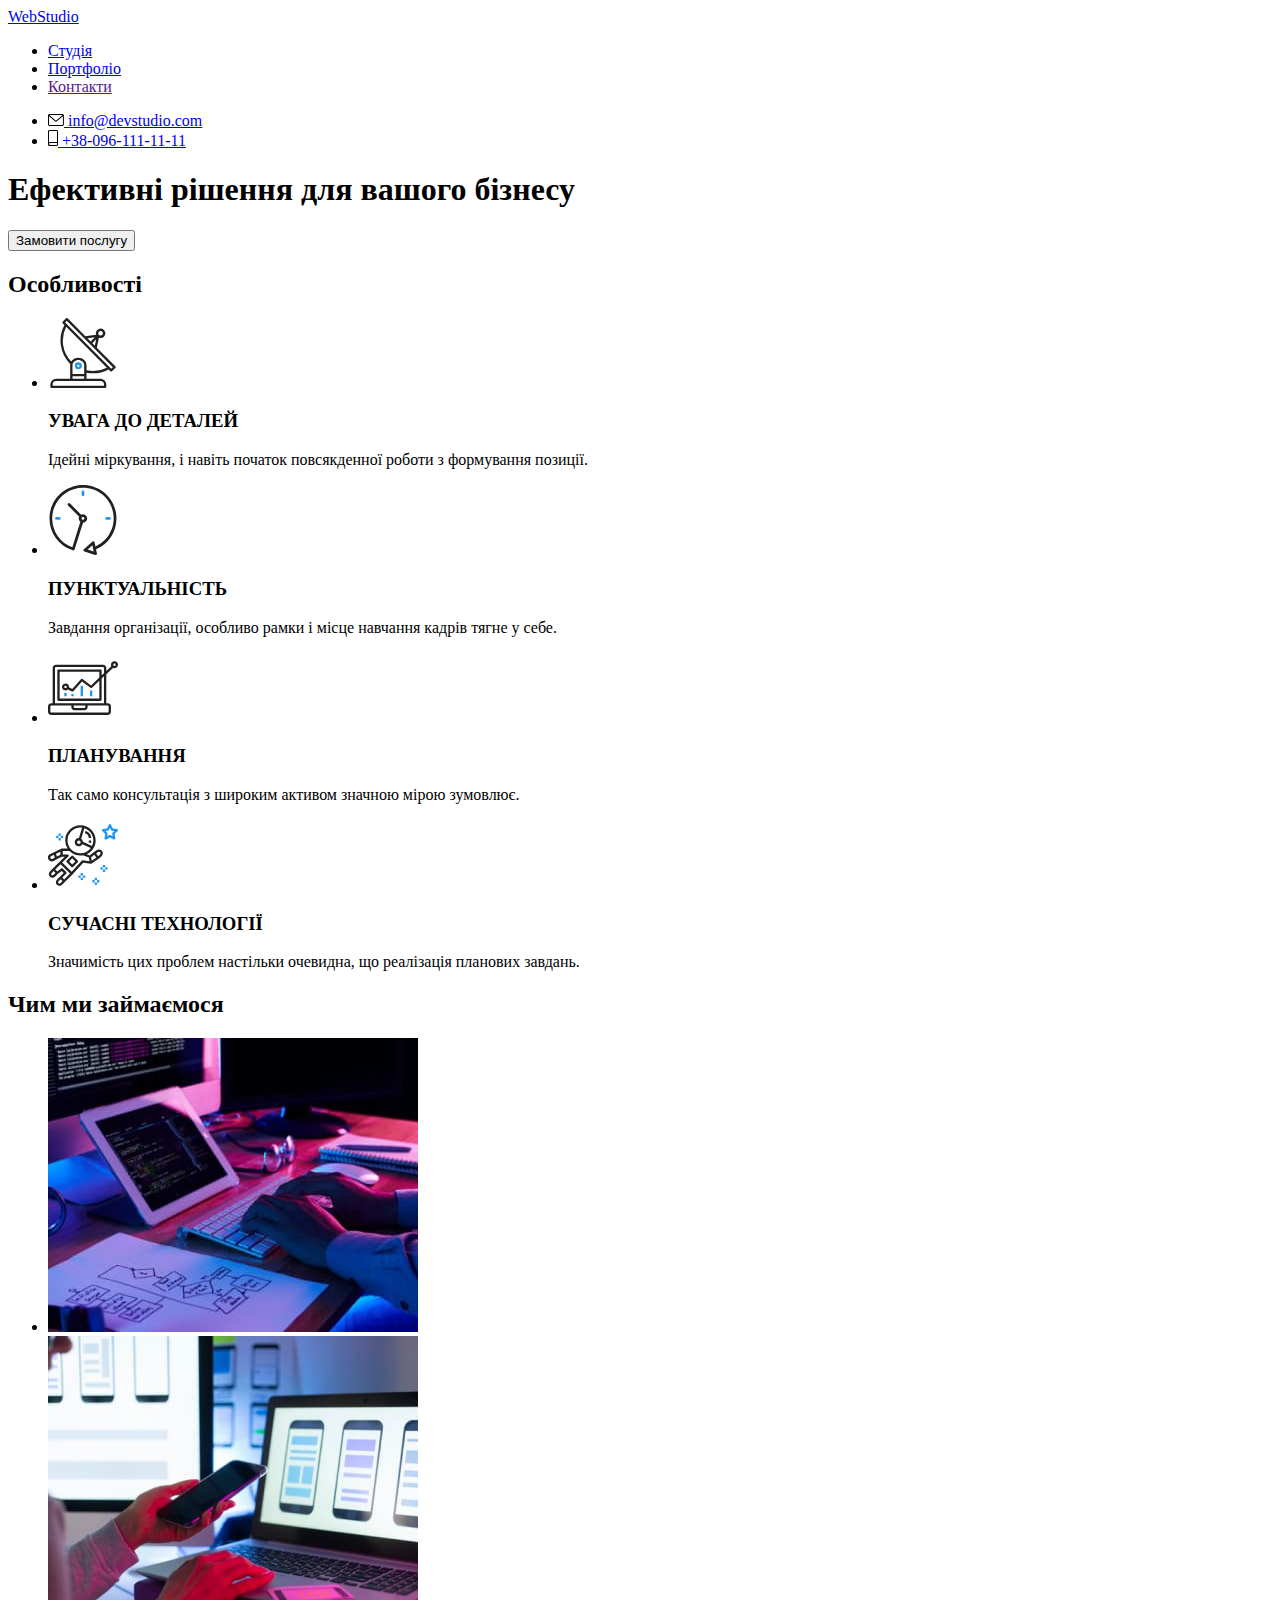
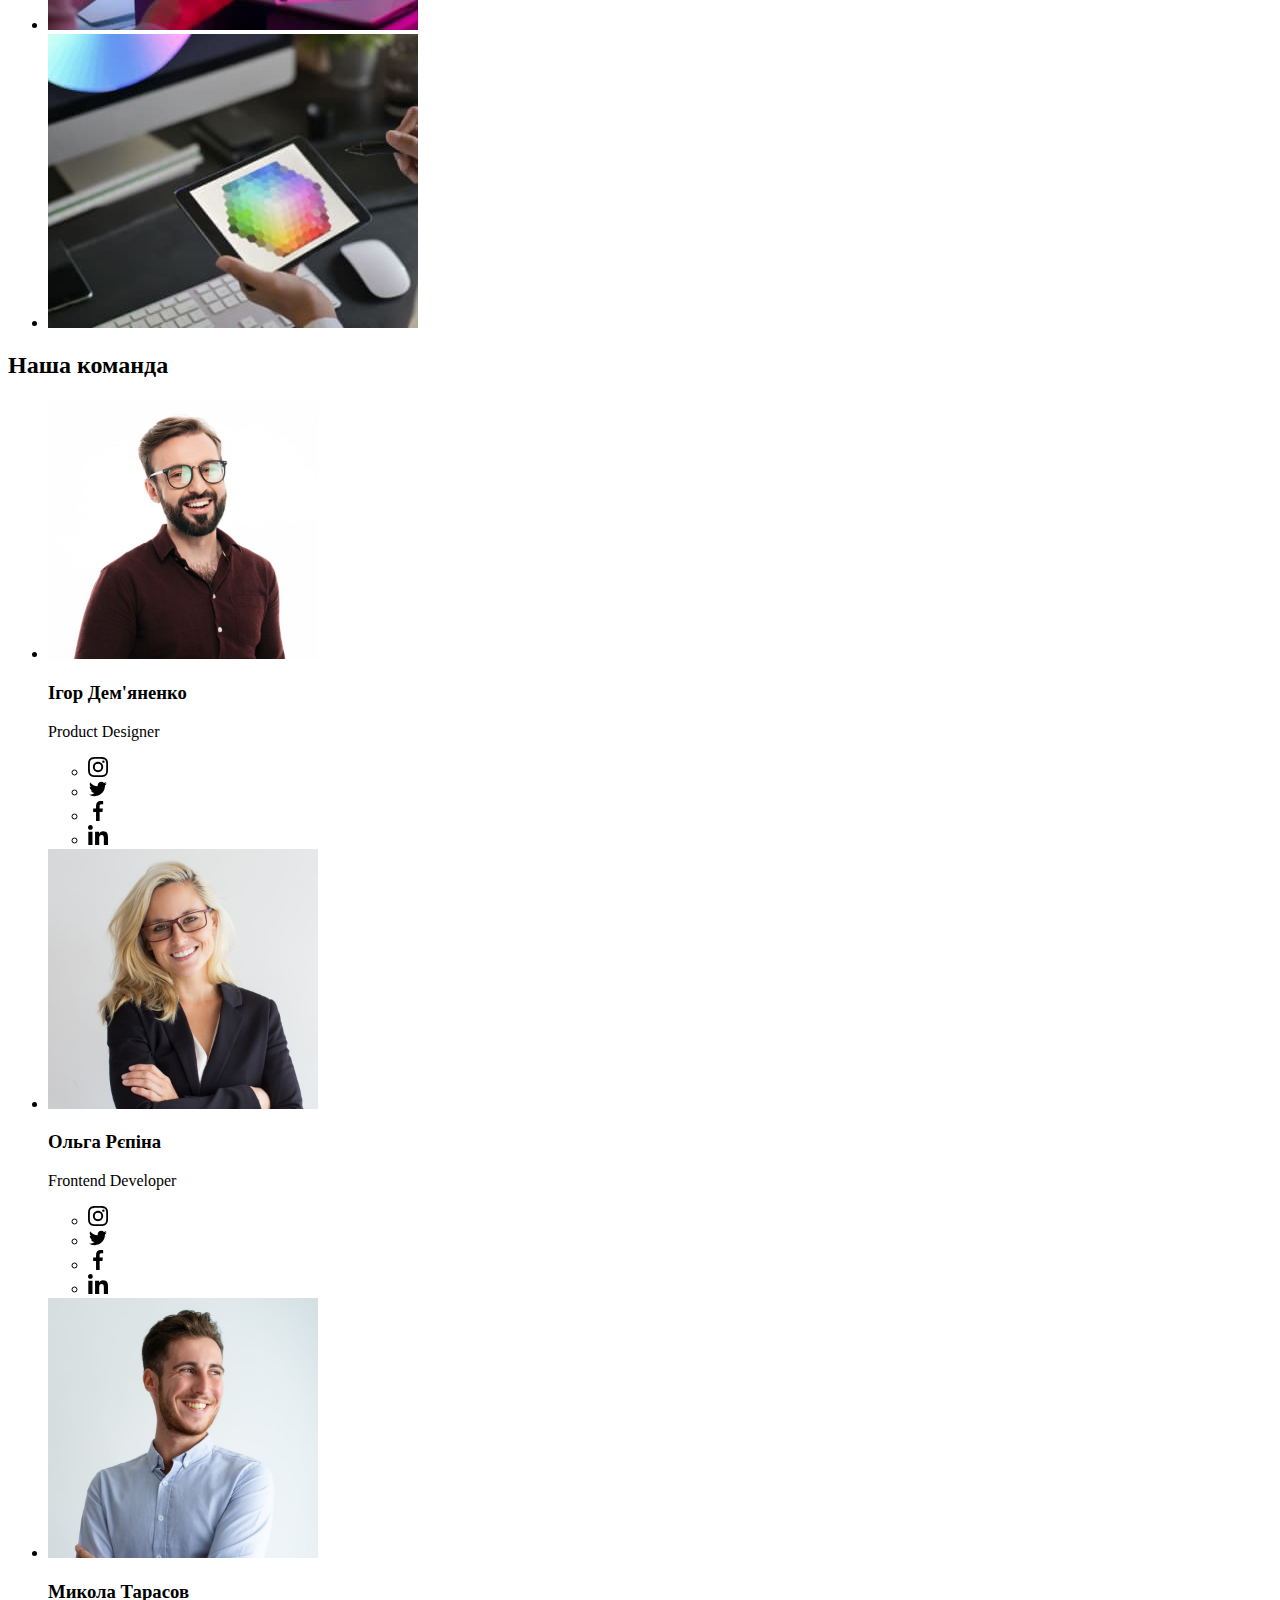
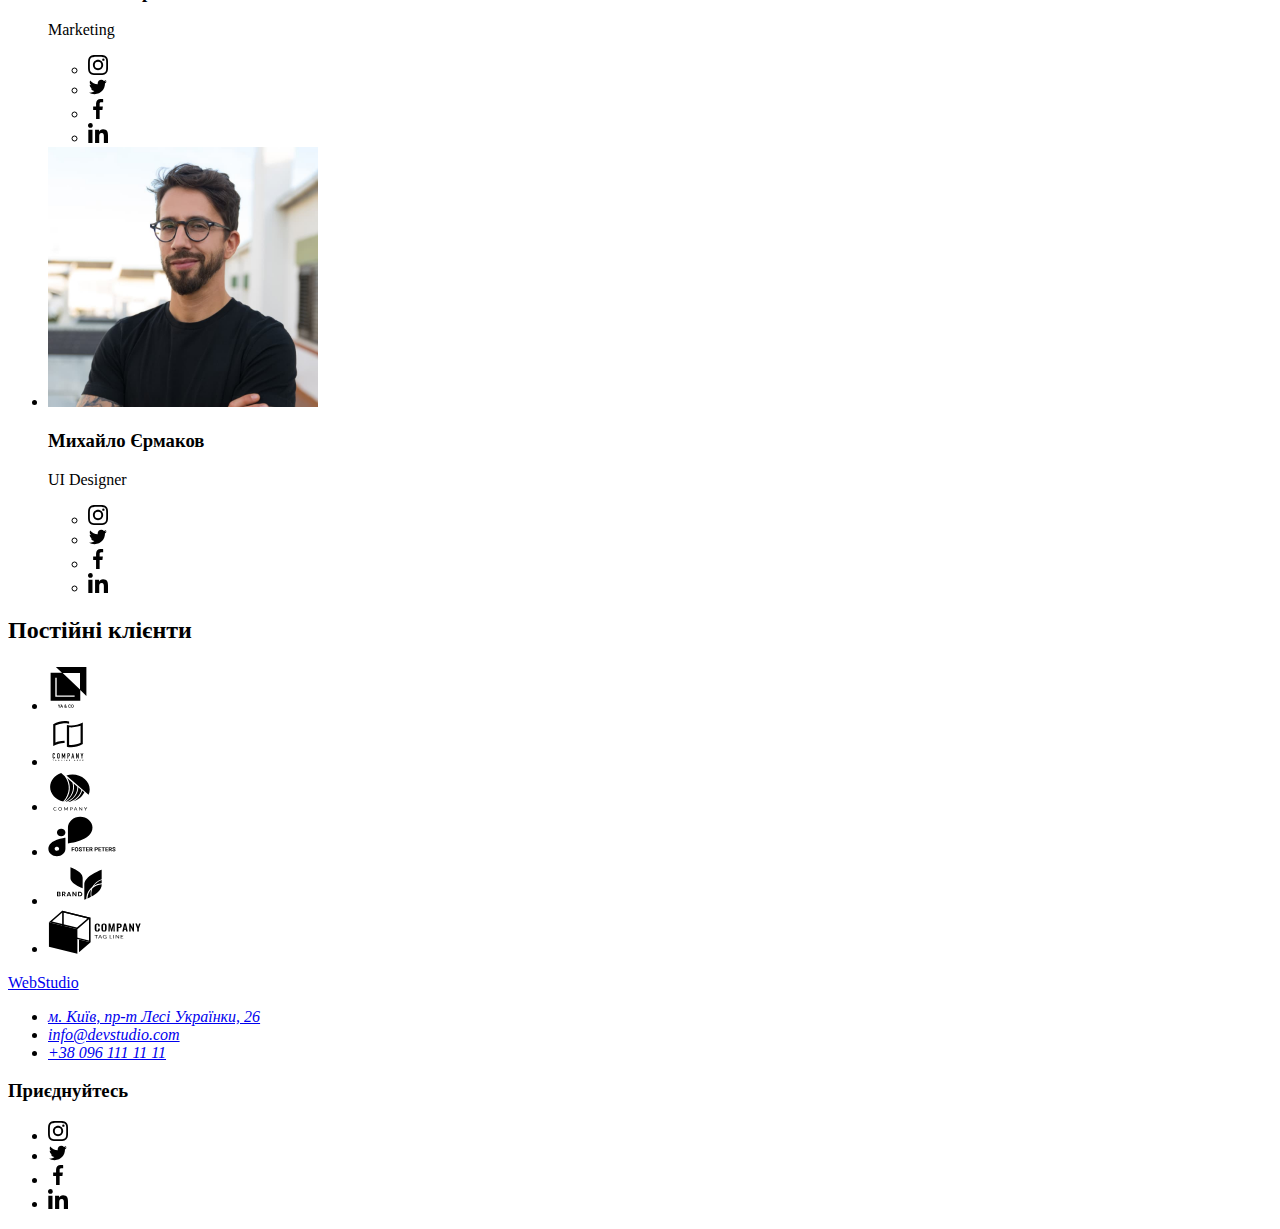
==== index.html @ 8a8adef4 "дз№4" ====
<!DOCTYPE html>
<html lang="uk">
  <head>
    <meta charset="UTF-8" />
    <meta http-equiv="X-UA-Compatible" content="IE=edge" />
    <meta name="viewport" content="width=device-width, initial-scale=1.0" />
    <link
      href="https://fonts.googleapis.com/css2?family=Raleway:wght@700&family=Roboto:wght@400;500;700;900&display=swap"
      rel="stylesheet"
    />
    <link rel="stylesheet" href="./normalize/modern-normalize.min.css">
    <link rel="stylesheet" href="./css/style.css" />
    <title>Студія</title>
  </head>
  <body>
    <!--Шапка сайту-->
   
    <header class="header-top">
      <div class="base-container header">
        <nav class="nav">
          <a href="index.html" class="logo"
            ><span class="base-logo">Web</span>Studio</a
          >
          <ul class="nav-list">
              <li class="item-nav">
                <a href="index.html" class="list active">Студія</a>
              </li>
              <li class="item-nav">
                <a href="./portfolio.html" class="list">Портфоліо</a>
              </li>
              <li class="item-nav"><a href="" class="list">Контакти</a></li>
          </ul>
        </nav>
        <ul class="address container-mail">
            <li class="contacts">
              
              <a href="mailto:info@devstudio.com" class="list-address"
                ><svg class="icon-nav1" width="16px" height="12px"> <use href="./images/sprite.svg#icon-envelope" ></use></svg> info@devstudio.com</a
              >
              
            </li>
            <li class="contacts">
              
              <a href="tel:+380961111111" class="list-address"
                ><svg class="icon-nav2" width="10px" height="16px"> <use href="./images/sprite.svg#icon-smartphone" ></use></svg> +38-096-111-11-11</a
              >
            </li>
        
        </ul>
      </div>
    </header>
  
    <!--Перший блок,герой-->
    <main>
      <section class="hero">
        <div class="base-container">
        <h1 class="headline">Ефективні рішення для вашого бізнесу</h1>
        <button type="button" class="btn">Замовити послугу</button>
        </div>
      </section>
      <!--Другий блок-->
      
      <section class="section">
        <div class="base-container">
        <h2 class="visually-hidden">Особливості</h2>
        <ul class="personalities-base">
            <li class="personalities-list">
              <div class="benefits-container">
              <svg class="benefits-icon" width="70px" height="70px"> <use href="./images/sprite.svg#icon-antenna-1" ></use></svg>
              </div>
              <h3 class="subtitle">УВАГА ДО ДЕТАЛЕЙ</h3>
              <p class="text">
                Ідейні міркування, і навіть початок повсякденної роботи з
                формування позиції.
              </p>
            </li>
            <li class="personalities-list">
               <div class="benefits-container">
              <svg class="benefits-icon" width="70px" height="70px"> <use href="./images/sprite.svg#icon-clock-1" ></use></svg>
              </div>
              <h3 class="subtitle">ПУНКТУАЛЬНІСТЬ</h3>
              <p class="text">
                Завдання організації, особливо рамки і місце навчання кадрів
                тягне у себе.
              </p>
            </li>
            <li class="personalities-list">
               <div class="benefits-container">
              <svg class="benefits-icon" width="70px" height="70px"> <use href="./images/sprite.svg#icon-diagram-1" ></use></svg>
              </div>
              <h3 class="subtitle">ПЛАНУВАННЯ</h3>
              <p class="text">
                Так само консультація з широким активом значною мірою зумовлює.
              </p>
            </li>
            <li class="personalities-list">
               <div class="benefits-container">
              <svg class="benefits-icon" width="70px" height="70px"> <use href="./images/sprite.svg#icon-astronaut-1" ></use></svg>
              </div>
              <h3 class="subtitle">СУЧАСНІ ТЕХНОЛОГІЇ</h3>
              <p class="text">
                Значимість цих проблем настільки очевидна, що реалізація
                планових завдань.
              </p>
            </li>
          </div>
        </ul>
        </div>
      </section>
      
      <!--Третій блок-->
      
        <section class="section work-top">
          <div class="base-container">
          <h2 class="heading">Чим ми займаємося</h2>
          <ul class="work-list">
            <li class="work">
              <img src="./images/box1(1).jpg" alt="Програмування" width="370" class="img-work" />
            </li>
            <li class="work">
              <img src="./images/box2(1).jpg" alt="Додатки" width="370" class="img-work"/>
            </li>
            <li class="work">
              <img src="./images/box3(1).jpg" alt="Дизайн" width="370" class="img-work"/>
            </li>
          </ul>
          </div>
        </section>
      <!--Четвертий блок-->
     
        <section class="section section-photo">
           <div class="base-container">
          <h2 class="section-text">Наша команда</h2>
          <ul class="photo">
            <li class="expert">
              <img src="./images/img(5).jpg" alt="Photo-1" width="270" class="img-work"  />
              <h3 class="photo-title">Ігор Дем'яненко</h3>
              <p class="photo-text">Product Designer</p>
  
          <ul class="icon-team">
            <li class=" social-link"><a href="#" class="icon-team-list" ><svg class="icon-social-link" width="20px" height="20px"> <use href="./images/sprite.svg#icon-instagram-2">
            </use></svg></a></li>
            <li class="social-link"><a href="#" class="icon-team-list"><svg class="icon-social-link" width="20px" height="16px"> <use href="./images/sprite.svg#icon-twitter-1">
            </use></svg></a></li>
            <li class="social-link"><a href="#" class="icon-team-list"><svg class="icon-social-link" width="20px" height="20px"> <use href="./images/sprite.svg#icon-facebook-1">
            </use></svg></a></li>
            <li class="social-link"><a href="#"  class="icon-team-list"><svg class="icon-social-link" width="20px" height="20px"> <use href="./images/sprite.svg#icon-linkedin-1"></use></svg></a></li>
          </ul>
        
            </li>
            <li class="expert">
              <img src="./images/img(1)(1).jpg" alt="Photo-2" width="270" class="img-work"  />
              <h3 class="photo-title">Ольга Рєпіна</h3>
              <p class="photo-text">Frontend Developer</p>
            <ul class="icon-team">
            <li class=" social-link"><a href="#" class="icon-team-list" ><svg class="icon-social-link" width="20px" height="20px"> <use href="./images/sprite.svg#icon-instagram-2">
            </use></svg></a></li>
            <li class="social-link"><a href="#" class="icon-team-list"><svg class="icon-social-link" width="20px" height="16px"> <use href="./images/sprite.svg#icon-twitter-1">
            </use></svg></a></li>
            <li class="social-link"><a href="#" class="icon-team-list"><svg class="icon-social-link" width="20px" height="20px"> <use href="./images/sprite.svg#icon-facebook-1">
            </use></svg></a></li>
            <li class="social-link"><a href="#"  class="icon-team-list"><svg class="icon-social-link" width="20px" height="20px"> <use href="./images/sprite.svg#icon-linkedin-1"></use></svg></a></li>
          </ul>
            </li>
            <li class="expert">
              <img src="./images/img(2)(1).jpg" alt="Photo-3" width="270" class="img-work"  />
              <h3 class="photo-title">Микола Тарасов</h3>
              <p class="photo-text">Marketing</p>
            <ul class="icon-team">
            <li class=" social-link"><a href="#" class="icon-team-list" ><svg class="icon-social-link" width="20px" height="20px"> <use href="./images/sprite.svg#icon-instagram-2">
            </use></svg></a></li>
            <li class="social-link"><a href="#" class="icon-team-list"><svg class="icon-social-link" width="20px" height="16px"> <use href="./images/sprite.svg#icon-twitter-1">
            </use></svg></a></li>
            <li class="social-link"><a href="#" class="icon-team-list"><svg class="icon-social-link" width="20px" height="20px"> <use href="./images/sprite.svg#icon-facebook-1">
            </use></svg></a></li>
            <li class="social-link"><a href="#"  class="icon-team-list"><svg class="icon-social-link" width="20px" height="20px"> <use href="./images/sprite.svg#icon-linkedin-1"></use></svg></a></li>
          </ul>
            </li>
            <li class="expert">
              <img src="./images/img(3)(1).jpg" alt="Photo-4" width="270" class="img-work"  />
              <h3 class="photo-title">Михайло Єрмаков</h3>
              <p class="photo-text">UI Designer</p>
            <ul class="icon-team">
            <li class=" social-link"><a href="#" class="icon-team-list" ><svg class="icon-social-link" width="20px" height="20px"> <use href="./images/sprite.svg#icon-instagram-2">
            </use></svg></a></li>
            <li class="social-link"><a href="#" class="icon-team-list"><svg class="icon-social-link" width="20px" height="16px"> <use href="./images/sprite.svg#icon-twitter-1">
            </use></svg></a></li>
            <li class="social-link"><a href="#" class="icon-team-list"><svg class="icon-social-link" width="20px" height="20px"> <use href="./images/sprite.svg#icon-facebook-1">
          
             <li class="social-link"><a href="#"  class="icon-team-list"><svg class="icon-social-link" width="20px" height="20px"> <use href="./images/sprite.svg#icon-linkedin-1"></use></svg></a></li>
          
          </ul>
          </div>
        </section>
        <!--Блок постійні клієнти-->
      <section class="section customers-section">
        <div class="base-container">
       <h2 class="regular-customers">Постійні клієнти</h2>
       <ul class="icon-customers">
        <li class="customers-list"><a href="#" class="customers"><svg class="icon-customers" width="41px" height="47px"><use href="./images/sprite.svg#icon-group"></use></svg></a> </li>
        <li class="customers-list"><a href="#" class="customers"><svg class="icon-customers"  width="40px" height="52px"><use href="./images/sprite.svg#icon-group-1"></use></svg></a></li>
        <li class="customers-list"><a href="#" class="customers"><svg class="icon-customers"  width="44px" height="41px"><use href="./images/sprite.svg#icon-Object"></use></svg></a></li>
        <li class="customers-list"><a href="#" class="customers"><svg class="icon-customers"  width="84px" height="41px"><use href="./images/sprite.svg#icon-group-5"></use></svg></a></li>
        <li class="customers-list"><a href="#" class="customers"><svg class="icon-customers" width="63px" height="45px"><use href="./images/sprite.svg#icon-group-3"></use></svg></a></li>
        <li class="customers-list"><a href="#" class="customers"><svg class="icon-customers" width="94px" height="44px"><use href="./images/sprite.svg#icon-group-4"></use></svg></a></li>
       </ul>
       </div>
      </section>
    </main>
    <!--Футер-->
    
      <footer class="footer">

      <div class="base-container footer-container">
      <div>
        <a href="index.html" class="logo-footer"
          ><span class="base-logo">Web</span>Studio</a
        >
        <address>
          <ul class="map-link">
            <li class="footer-maps">
              <a
                href="https://www.google.com.ua/maps/place/%D0%B1%D1%83%D0%BB.+%D0%9B%D0%B5%D1%81%D0%B8+%D0%A3%D0%BA%D1%80%D0%B0%D0%B8%D0%BD%D0%BA%D0%B8,+26,+%D0%9A%D0%B8%D0%B5%D0%B2,+02000/@50.4265807,30.5361971,17z/data=!3m1!4b1!4m5!3m4!1s0x40d4cf0e033ecbe9:0x57a4dffefec77da0!8m2!3d50.4265807!4d30.5383858?hl=ru"
                target="_blank"
                rel="noreferrer noopener"
                class="maps mail"
                >м. Київ, пр-т Лесі Українки, 26
              </a>
            </li>
            <li class="footer-mail">
              <a href="mailto:info@devstudio.com" class="mail"
                >info@devstudio.com</a
              >
            </li>
            <li class="tel">
              <a href="tel:+380961111111" class="mail">+38 096 111 11 11</a>
            </li>
          </ul>
         
        </address>
      </div>
      
       <div class="icon-container-footer">
          <h3 class="social-networks">Приєднуйтесь</h3>
          <ul class="footer-flex">
            <li class="social-list"><a href="#" class="icon-footer" ><svg class="icon-insta" width="20px" height="20px"> <use href="./images/sprite.svg#icon-instagram-2">
            </use></svg></a></li>
            <li class="social-list"><a href="#" class="icon-footer"><svg class="icon-insta" width="20px" height="16px"> <use href="./images/sprite.svg#icon-twitter-1">
            </use></svg></a></li>
            <li class="social-list"><a href="#" class="icon-footer"><svg class="icon-insta" width="20px" height="20px"> <use href="./images/sprite.svg#icon-facebook-1">
            </use></svg></a></li>
            <li class="social-list"><a href="#"  class="icon-footer"><svg class="icon-insta" width="20px" height="20px"> <use href="./images/sprite.svg#icon-linkedin-1"></use></svg></a></li>
          </ul>
       </div>
       </div>
      </footer>
  
  </body>
</html>
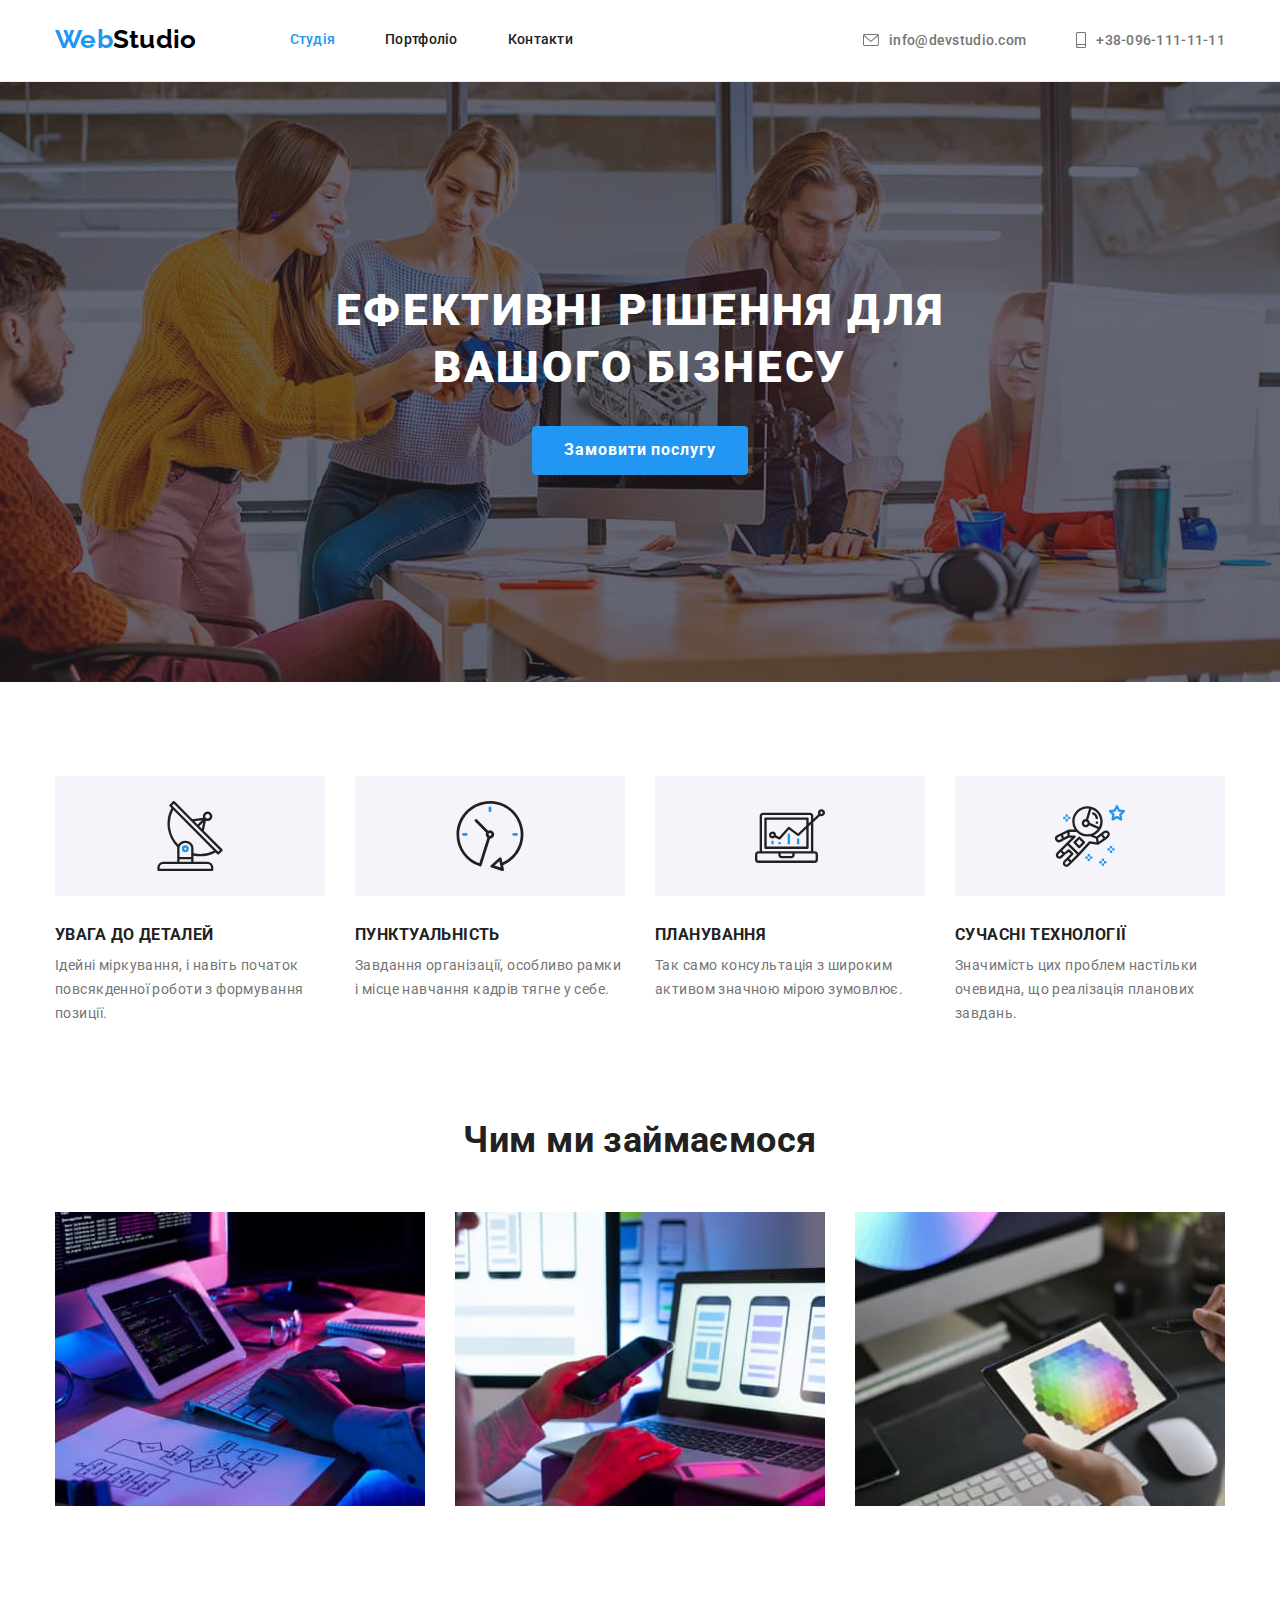
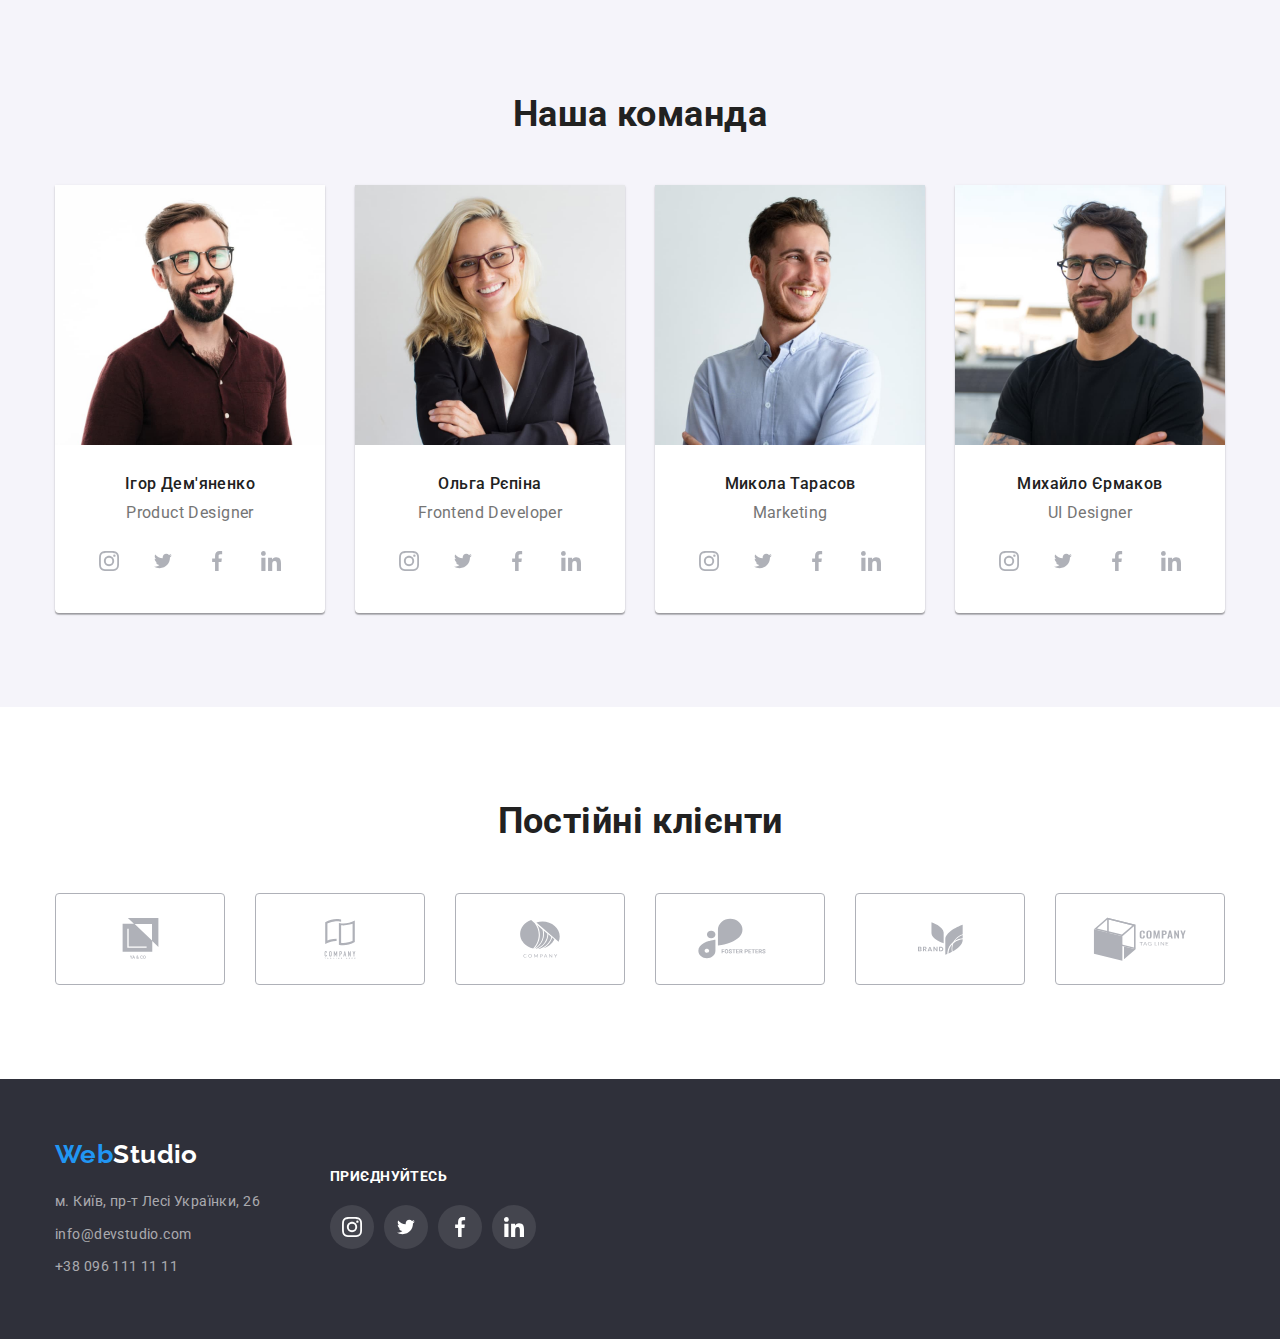
==== commit 03f24a3d: "виправлення помилок дз№4" ====
--- a/index.html
+++ b/index.html
@@ -134,9 +134,9 @@
           <ul class="photo">
             <li class="expert">
               <img src="./images/img(5).jpg" alt="Photo-1" width="270" class="img-work"  />
+              <div class="team-list">
               <h3 class="photo-title">Ігор Дем'яненко</h3>
               <p class="photo-text">Product Designer</p>
-  
           <ul class="icon-team">
             <li class=" social-link"><a href="#" class="icon-team-list" ><svg class="icon-social-link" width="20px" height="20px"> <use href="./images/sprite.svg#icon-instagram-2">
             </use></svg></a></li>
@@ -146,10 +146,12 @@
             </use></svg></a></li>
             <li class="social-link"><a href="#"  class="icon-team-list"><svg class="icon-social-link" width="20px" height="20px"> <use href="./images/sprite.svg#icon-linkedin-1"></use></svg></a></li>
           </ul>
+          </div>
         
             </li>
             <li class="expert">
               <img src="./images/img(1)(1).jpg" alt="Photo-2" width="270" class="img-work"  />
+                <div class="team-list">
               <h3 class="photo-title">Ольга Рєпіна</h3>
               <p class="photo-text">Frontend Developer</p>
             <ul class="icon-team">
@@ -161,9 +163,11 @@
             </use></svg></a></li>
             <li class="social-link"><a href="#"  class="icon-team-list"><svg class="icon-social-link" width="20px" height="20px"> <use href="./images/sprite.svg#icon-linkedin-1"></use></svg></a></li>
           </ul>
+          </div>
             </li>
             <li class="expert">
               <img src="./images/img(2)(1).jpg" alt="Photo-3" width="270" class="img-work"  />
+              <div class="team-list">
               <h3 class="photo-title">Микола Тарасов</h3>
               <p class="photo-text">Marketing</p>
             <ul class="icon-team">
@@ -175,9 +179,11 @@
             </use></svg></a></li>
             <li class="social-link"><a href="#"  class="icon-team-list"><svg class="icon-social-link" width="20px" height="20px"> <use href="./images/sprite.svg#icon-linkedin-1"></use></svg></a></li>
           </ul>
+          </div>
             </li>
             <li class="expert">
               <img src="./images/img(3)(1).jpg" alt="Photo-4" width="270" class="img-work"  />
+            <div class="team-list">
               <h3 class="photo-title">Михайло Єрмаков</h3>
               <p class="photo-text">UI Designer</p>
             <ul class="icon-team">
@@ -186,9 +192,8 @@
             <li class="social-link"><a href="#" class="icon-team-list"><svg class="icon-social-link" width="20px" height="16px"> <use href="./images/sprite.svg#icon-twitter-1">
             </use></svg></a></li>
             <li class="social-link"><a href="#" class="icon-team-list"><svg class="icon-social-link" width="20px" height="20px"> <use href="./images/sprite.svg#icon-facebook-1">
-          
              <li class="social-link"><a href="#"  class="icon-team-list"><svg class="icon-social-link" width="20px" height="20px"> <use href="./images/sprite.svg#icon-linkedin-1"></use></svg></a></li>
-          
+           </div>
           </ul>
           </div>
         </section>
@@ -211,7 +216,7 @@
     
       <footer class="footer">
 
-      <div class="base-container footer-container">
+    <div class="base-container footer-container">
       <div>
         <a href="index.html" class="logo-footer"
           ><span class="base-logo">Web</span>Studio</a
@@ -238,10 +243,10 @@
           </ul>
          
         </address>
-      </div>
-      
+     
+       </div>
        <div class="icon-container-footer">
-          <h3 class="social-networks">Приєднуйтесь</h3>
+          <p class="social-networks">Приєднуйтесь</p>
           <ul class="footer-flex">
             <li class="social-list"><a href="#" class="icon-footer" ><svg class="icon-insta" width="20px" height="20px"> <use href="./images/sprite.svg#icon-instagram-2">
             </use></svg></a></li>
@@ -252,7 +257,8 @@
             <li class="social-list"><a href="#"  class="icon-footer"><svg class="icon-insta" width="20px" height="20px"> <use href="./images/sprite.svg#icon-linkedin-1"></use></svg></a></li>
           </ul>
        </div>
-       </div>
+    </div>
+     
       </footer>
   
   </body>
--- a/css/style.css
+++ b/css/style.css
@@ -0,0 +1,599 @@
+/*Основні кольори*/
+:root {
+  --brand-color: #212121;
+  --text-color: #757575;
+  --accent-color: #ffffff;
+  --sub-accent: #2196f3;
+  --hover-accent: #188ce8;
+  --bgc: #2f303a;
+  --bgc-section: #f5f4fa;
+  --logo: #000000;
+  --line: #ececec;
+  --border: #eeeeee;
+  --focus: rgba(0, 0, 0, 0.12);
+  --color-focus: rgba(0, 0, 0, 0.14);
+  --sub-focus: rgba(0, 0, 0, 0.2);
+  --mail-style: rgba(255, 255, 255, 0.6);
+  --bgc-customers: #f5f5f5;
+  --border-btn: #afb1b8;
+}
+html {
+  box-sizing: border-box;
+}
+*,
+*::before,
+*::after {
+  box-sizing: inherit;
+}
+body {
+  margin: 0;
+  font-family: "Roboto", sans-serif;
+  color: var(--brand-color);
+  letter-spacing: 0.03em;
+  font-size: 14px;
+  line-height: 1.2;
+  background-color: var(--accent-color);
+}
+a {
+  text-decoration: none;
+}
+ul {
+  list-style: none;
+  padding: 0;
+}
+.base-container {
+  width: 1200px;
+  padding: 0 15px;
+  margin: 0 auto;
+}
+.section {
+  padding-bottom: 94px;
+  padding-top: 94px;
+}
+.header {
+  display: flex;
+  align-items: center;
+}
+.header-top {
+  border-bottom: 1px solid var(--line);
+}
+
+.item-nav {
+  margin-right: 50px;
+}
+.list {
+  display: block;
+  padding-top: 32px;
+  padding-bottom: 32px;
+
+  color: var(--brand-color);
+}
+.item-nav:last-child {
+  margin-right: 0px;
+}
+.logo {
+  display: inline-block;
+  padding-top: 24px;
+  padding-bottom: 25px;
+  padding-left: 0;
+  margin-right: 93px;
+
+  font-family: "Raleway", sans-serif;
+  font-size: 26px;
+  font-weight: 700;
+  line-height: 1.19;
+  color: var(--logo);
+}
+.base-logo {
+  color: var(--sub-accent);
+}
+.nav {
+  display: flex;
+  align-items: center;
+  font-weight: 500;
+  letter-spacing: 0.02em;
+  line-height: 1.14;
+}
+.nav-list {
+  display: flex;
+  margin-top: 0;
+  margin-bottom: 0;
+}
+.active {
+  color: var(--sub-accent);
+}
+
+/*адреса*/
+.container-mail {
+  display: flex;
+}
+.contacts:not(:last-child) {
+  margin-right: 50px;
+}
+.address {
+  margin-left: auto;
+  margin-bottom: 0;
+  margin-top: 0;
+
+  font-weight: 500;
+  letter-spacing: 0.02em;
+  list-style: none;
+  padding-left: 0px;
+}
+.list-address {
+  margin: 0 auto;
+  display: flex;
+  justify-content: center;
+  align-items: center;
+
+  padding-top: 32px;
+  padding-bottom: 32px;
+  color: var(--text-color);
+}
+
+.list-address:hover,
+.list-address:focus {
+  color: var(--sub-accent);
+  fill: var(--sub-accent);
+}
+
+.list:hover,
+.list:focus {
+  color: var(--sub-accent);
+}
+.icon-nav1 {
+  padding: 0;
+  margin-right: 10px;
+  fill: currentColor;
+}
+.icon-nav2 {
+  padding: 0;
+  margin-right: 10px;
+  fill: currentColor;
+}
+
+/*герой*/
+.hero {
+  max-width: 1600px;
+  margin-left: auto;
+  margin-right: auto;
+  background-image: linear-gradient(
+      to right,
+      rgba(47, 48, 58, 0.4),
+      rgba(47, 48, 58, 0.4)
+    ),
+    url(../images/hero.jpg);
+
+  background-repeat: no-repeat;
+  background-size: cover;
+  background-position: center;
+  background-color: var(--bgc);
+  text-align: center;
+  height: 600px;
+  padding-top: 200px;
+  padding-bottom: 200px;
+}
+.headline {
+  width: 696px;
+  margin-bottom: 30px;
+  margin-left: auto;
+  margin-right: auto;
+  margin-top: 0;
+
+  font-weight: 900;
+  font-size: 44px;
+  line-height: 1.3;
+  text-align: center;
+  letter-spacing: 0.06em;
+  text-transform: uppercase;
+  color: var(--accent-color);
+}
+.btn {
+  font-family: inherit;
+  font-weight: 700;
+  line-height: 1.8;
+  letter-spacing: 0.06em;
+  font-size: 16px;
+  padding: 10px 32px;
+  border-radius: 4px;
+  min-width: 216px;
+  text-align: center;
+  border: none;
+  background-color: var(--sub-accent);
+  color: var(--accent-color);
+  cursor: pointer;
+}
+.btn:hover,
+.btn:focus {
+  background-color: var(--hover-accent);
+}
+.personalities-list {
+  width: 270px;
+  margin-right: 30px;
+  width: 270px;
+}
+.personalities-list:last-child {
+  margin-right: 0px;
+}
+.benefits-container {
+  width: 270px;
+  height: 120px;
+  background-color: var(--bgc-section);
+  margin-bottom: 30px;
+  border-radius: 4px;
+  display: flex;
+  align-items: center;
+  justify-content: center;
+}
+
+.personalities-base {
+  display: flex;
+  margin-top: 0;
+  margin-bottom: 0;
+  padding-left: 0;
+}
+.subtitle {
+  margin-top: 0;
+  margin-bottom: 10px;
+  font-weight: 700;
+  line-height: 1.14;
+  text-transform: uppercase;
+}
+.text {
+  margin-top: 0;
+  margin-bottom: 0;
+  line-height: 1.7;
+  color: var(--text-color);
+}
+.heading {
+  margin-bottom: 50px;
+  margin-top: 0;
+  text-align: center;
+
+  font-weight: 700;
+  font-size: 36px;
+  line-height: 1.16;
+}
+.work-top {
+  padding-top: 0;
+}
+.working {
+  display: flex;
+}
+.section-text {
+  text-align: center;
+  margin-top: 0;
+  margin-bottom: 50px;
+
+  font-weight: 700;
+  font-size: 36px;
+  text-align: center;
+  line-height: 1.16;
+}
+.section-photo {
+  background-color: var(--bgc-section);
+}
+.img-work {
+  display: block;
+  width: 100%;
+  height: auto;
+}
+
+.work {
+  margin-right: 30px;
+}
+.work:last-child {
+  margin-right: 0px;
+}
+.work-list {
+  display: flex;
+  margin-top: 0;
+  margin-bottom: 0;
+}
+.expert {
+  margin-right: 30px;
+  box-shadow: 0px 1px 3px var(--focus), 0px 1px 1px var(--color-focus),
+    0px 2px 1px var(--sub-focus);
+  border-radius: 0px 0px 4px 4px;
+  background: var(--accent-color);
+}
+.expert:last-child {
+  margin-right: 0px;
+}
+.photo-title {
+  margin-bottom: 10px;
+  font-weight: 500;
+  font-size: 16px;
+  line-height: 1.18;
+  margin-top: 0;
+  text-align: center;
+}
+.photo-text {
+  margin-bottom: 0;
+  margin-top: 0;
+  font-size: 16px;
+  color: var(--text-color);
+  line-height: 1.18;
+  text-align: center;
+}
+.photo {
+  display: flex;
+  margin-top: 0;
+  margin-bottom: 0;
+}
+.icon-team {
+  display: flex;
+  justify-content: center;
+  margin-top: 16px;
+}
+.icon-team-list {
+  display: flex;
+  align-items: center;
+  justify-content: center;
+  width: 44px;
+  height: 44px;
+  border-radius: 50%;
+  color: var(--border-btn);
+  background-color: var(--accent-color);
+}
+.team-list {
+  margin: 30px 32px;
+}
+.social-link:not(:last-child) {
+  margin-right: 10px;
+}
+
+.icon-team-list:hover,
+.icon-team-list:focus {
+  background-color: var(--sub-accent);
+  color: var(--accent-color);
+}
+.icon-social-link {
+  fill: currentColor;
+}
+.regular-customers {
+  margin-bottom: 50px;
+  margin-top: 0;
+  text-align: center;
+  font-weight: 700;
+  font-size: 36px;
+  line-height: 1.16;
+}
+
+.customers {
+  display: flex;
+  justify-content: center;
+  align-items: center;
+  padding: 0;
+  margin: 0;
+  width: 170px;
+  height: 92px;
+  background-color: var(--accent-color);
+  border: 1px solid var(--border-btn);
+  border-radius: 4px;
+  color: var(--border-btn);
+}
+
+.customers-list:not(:last-child) {
+  margin-right: 30px;
+}
+.customers:hover,
+.customers:focus {
+  color: var(--sub-accent);
+  border-color: var(--sub-accent);
+}
+
+.icon-customers {
+  display: flex;
+  fill: currentColor;
+  margin: 0;
+}
+
+.footer {
+  padding-bottom: 60px;
+  background-color: var(--bgc);
+}
+
+.logo-footer {
+  display: inline-block;
+  margin-bottom: 20px;
+
+  color: var(--accent-color);
+  font-family: "Raleway", sans-serif;
+  font-size: 26px;
+  font-weight: 700;
+  line-height: 1.19;
+}
+.mail {
+  display: inline-block;
+
+  font-style: normal;
+  line-height: 1.7;
+  color: var(--mail-style);
+}
+.mail:hover,
+.mail:focus {
+  color: var(--sub-accent);
+}
+.map-link {
+  margin: 0;
+}
+
+.footer-mail {
+  margin-top: 9px;
+}
+.tel {
+  margin-top: 9px;
+}
+.icon-container-footer {
+  margin-left: 70px;
+}
+.footer-flex {
+  display: flex;
+  margin: 0;
+}
+.social-networks {
+  margin-bottom: 20px;
+  margin-top: 0;
+  margin-right: 0;
+  margin-left: 0;
+  text-transform: uppercase;
+
+  color: var(--accent-color);
+  font-weight: 700;
+  font-size: 14px;
+  line-height: 1.14;
+}
+.social-list:not(:last-child) {
+  margin-right: 10px;
+}
+.social-list {
+  width: 44px;
+  height: 44px;
+}
+.footer-container {
+  display: flex;
+  align-items: center;
+  padding-top: 60px;
+}
+
+.icon-footer {
+  display: flex;
+  justify-content: center;
+  align-items: center;
+
+  width: 44px;
+  height: 44px;
+  padding: 0;
+
+  background-color: rgba(255, 255, 255, 0.1);
+  border-radius: 50%;
+}
+.icon-footer:hover,
+.icon-footer:focus {
+  background-color: var(--sub-accent);
+}
+.icon-insta {
+  align-items: center;
+  justify-content: center;
+  padding: 0;
+  fill: var(--accent-color);
+}
+
+/*Сторінка портфоліо, хедер і футер перенесені*/
+.button {
+  font-family: inherit;
+  font-weight: 500;
+  font-size: 16px;
+  line-height: 1.6;
+  cursor: pointer;
+  padding: 6px 22px;
+  border-radius: 4px;
+  text-align: center;
+  background-color: var(--bgc-section);
+  border: none;
+}
+.filter-btn {
+  margin-right: 8px;
+}
+.filter-btn:last-child {
+  margin-right: 0;
+}
+.button:hover,
+.button:focus {
+  color: var(--accent-color);
+  background-color: var(--sub-accent);
+  box-shadow: 0px 3px 1px rgba(0, 0, 0, 0.1), 0px 1px 2px rgba(0, 0, 0, 0.08),
+    0px 2px 2px rgba(0, 0, 0, 0.12);
+}
+.button-list {
+  display: flex;
+  justify-content: center;
+  padding-bottom: 0;
+  padding-top: 0;
+  margin-bottom: 50px;
+  margin-top: 0;
+  list-style: none;
+}
+.section-portfolio {
+  padding-top: 94px;
+  padding-bottom: 94px;
+}
+
+.examples {
+  margin-top: 0;
+  margin-bottom: 0;
+  font-weight: 700;
+  font-size: 18px;
+  line-height: 2;
+  letter-spacing: 0.06em;
+  color: var(--brand-color);
+}
+.name-examples {
+  margin-top: 4px;
+  margin-right: 0;
+  margin-left: 0;
+  margin-bottom: 0;
+  font-size: 16px;
+  line-height: 1.87;
+  color: var(--text-color);
+}
+
+.photo-example {
+  list-style: none;
+  margin-bottom: 0;
+  margin-top: 0;
+}
+
+.examples-list {
+  width: 370px;
+  margin-right: 30px;
+  margin-bottom: 30px;
+
+  background-color: var(--accent-color);
+}
+
+.border {
+  padding-top: 20px;
+  padding-bottom: 20px;
+  padding-left: 24px;
+  padding-right: 24px;
+  border-bottom: 1px solid var(--border);
+  border-left: 1px solid var(--border);
+  border-right: 1px solid var(--border);
+}
+.examples-link {
+  display: block;
+}
+.examples-link:hover {
+  box-shadow: 0px 1px 1px rgba(0, 0, 0, 0.12), 0px 4px 4px rgba(0, 0, 0, 0.06),
+    1px 4px 6px rgba(0, 0, 0, 0.16);
+}
+
+.flex-container {
+  display: flex;
+  flex-wrap: wrap;
+  margin-top: 0;
+}
+
+.examples-list:nth-child(3n) {
+  margin-right: 0;
+}
+
+.examples-list:nth-last-child(-n + 3) {
+  margin-bottom: 0;
+}
+
+.visually-hidden {
+  position: absolute;
+  width: 1px;
+  height: 1px;
+  margin: -1px;
+  border: 0;
+  padding: 0;
+
+  white-space: nowrap;
+  clip-path: inset(100%);
+  clip: rect(0 0 0 0);
+  overflow: hidden;
+}
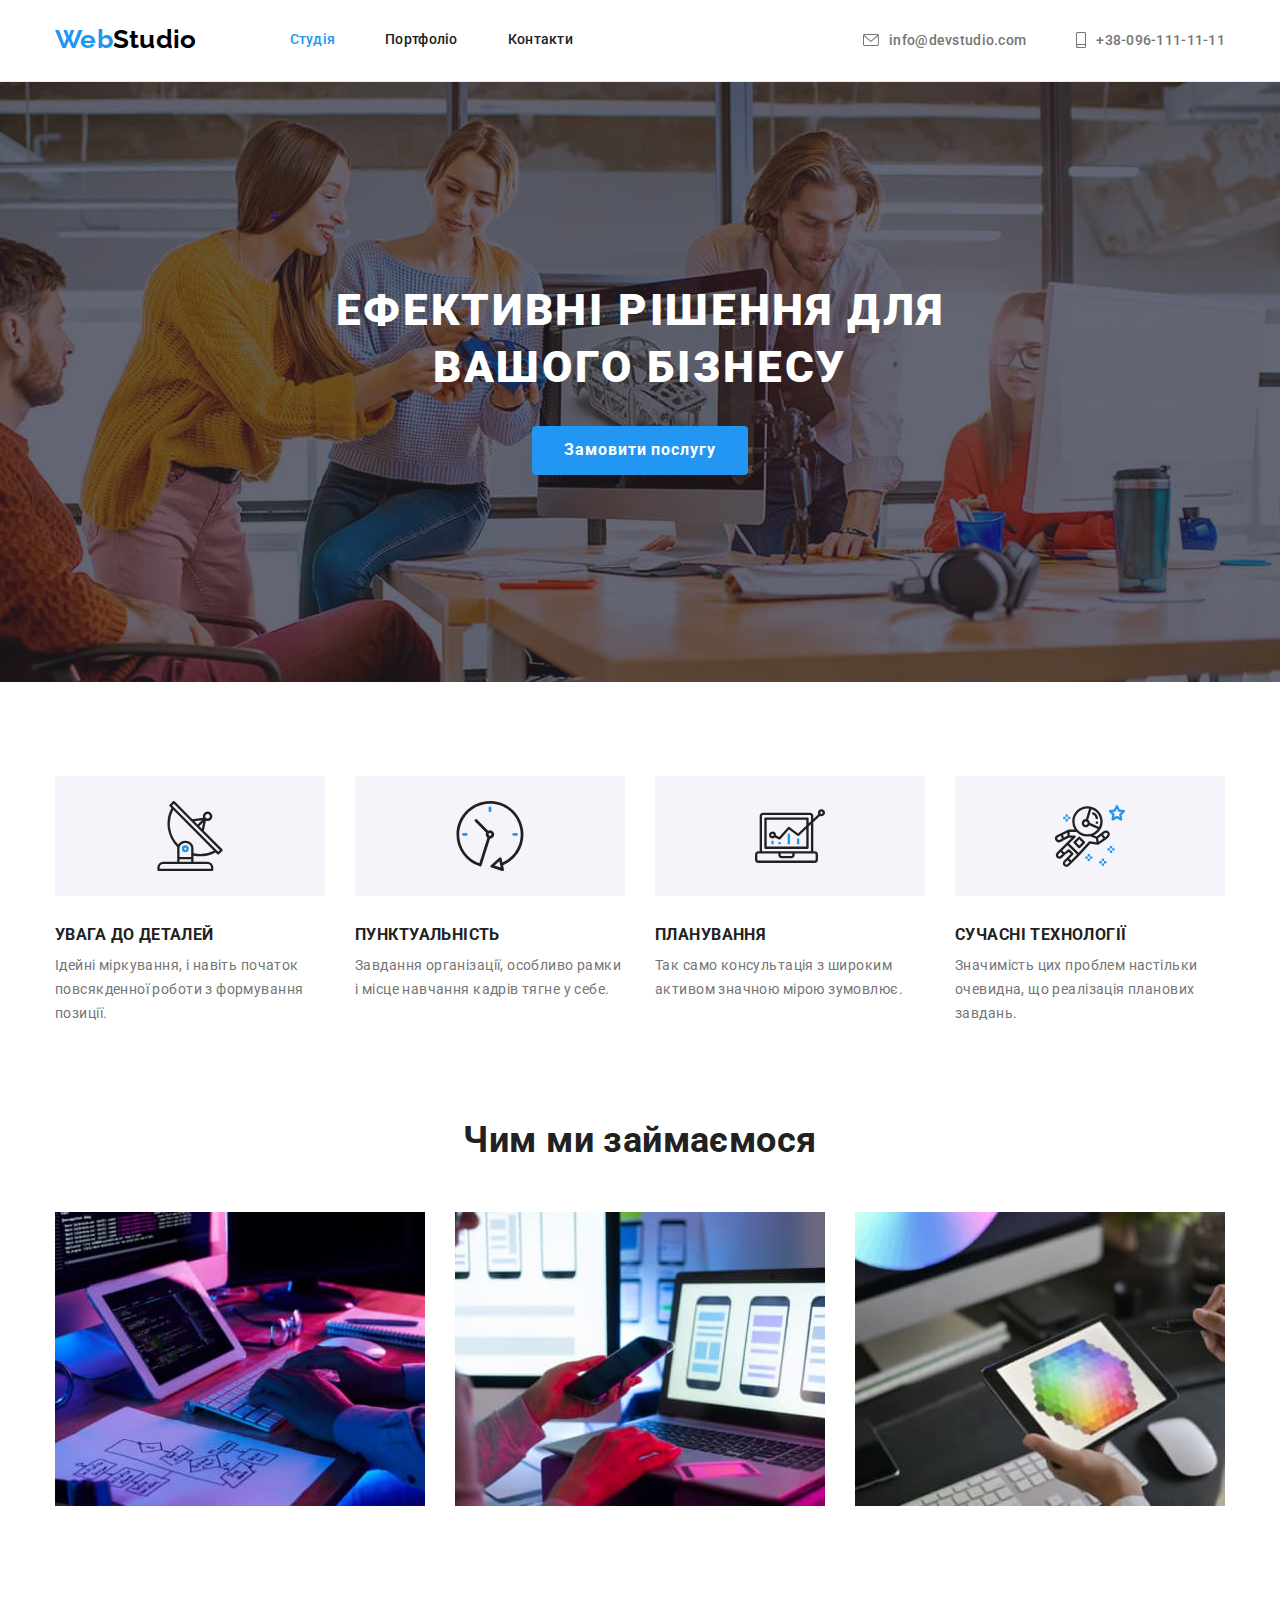
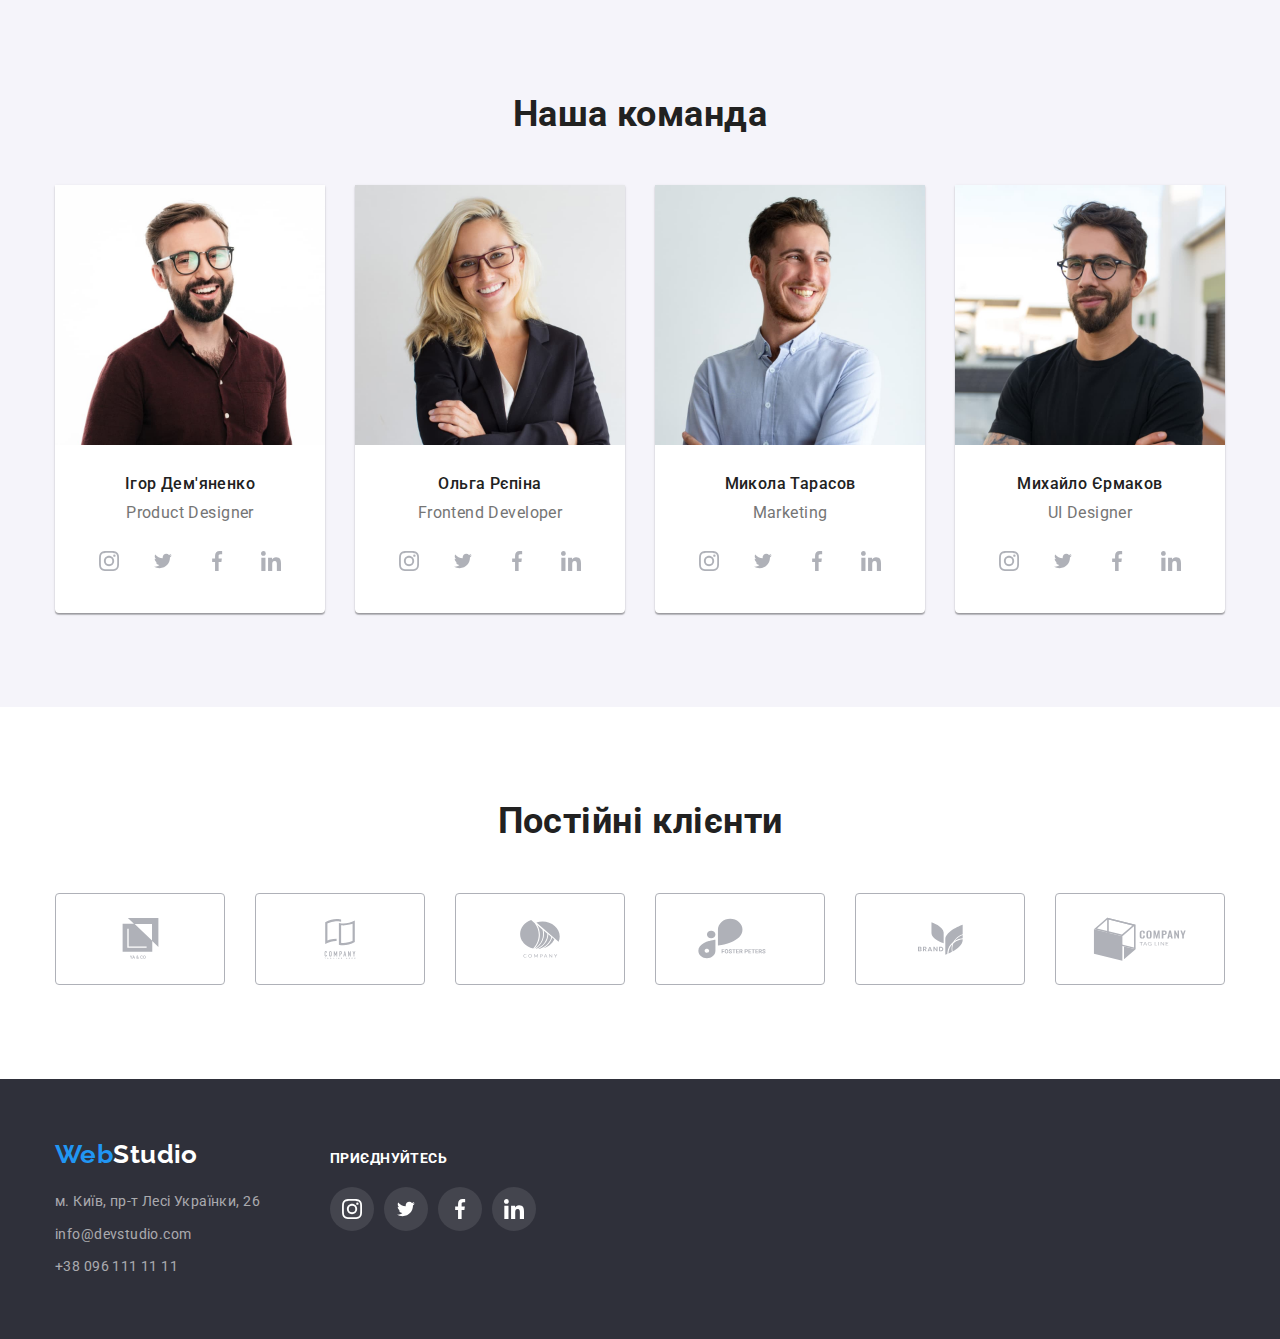
==== commit 0716f791: "виправлення дз№4" ====
--- a/index.html
+++ b/index.html
@@ -215,7 +215,7 @@
     <!--Футер-->
     
       <footer class="footer">
-
+  <section class="section-footer">
     <div class="base-container footer-container">
       <div>
         <a href="index.html" class="logo-footer"
@@ -258,7 +258,7 @@
           </ul>
        </div>
     </div>
-     
+    </section>
       </footer>
   
   </body>
--- a/css/style.css
+++ b/css/style.css
@@ -390,7 +390,6 @@
 }
 
 .footer {
-  padding-bottom: 60px;
   background-color: var(--bgc);
 }
 
@@ -451,10 +450,12 @@
   width: 44px;
   height: 44px;
 }
+.section-footer {
+  padding: 60px 0;
+}
 .footer-container {
   display: flex;
-  align-items: center;
-  padding-top: 60px;
+  align-items: baseline;
 }
 
 .icon-footer {
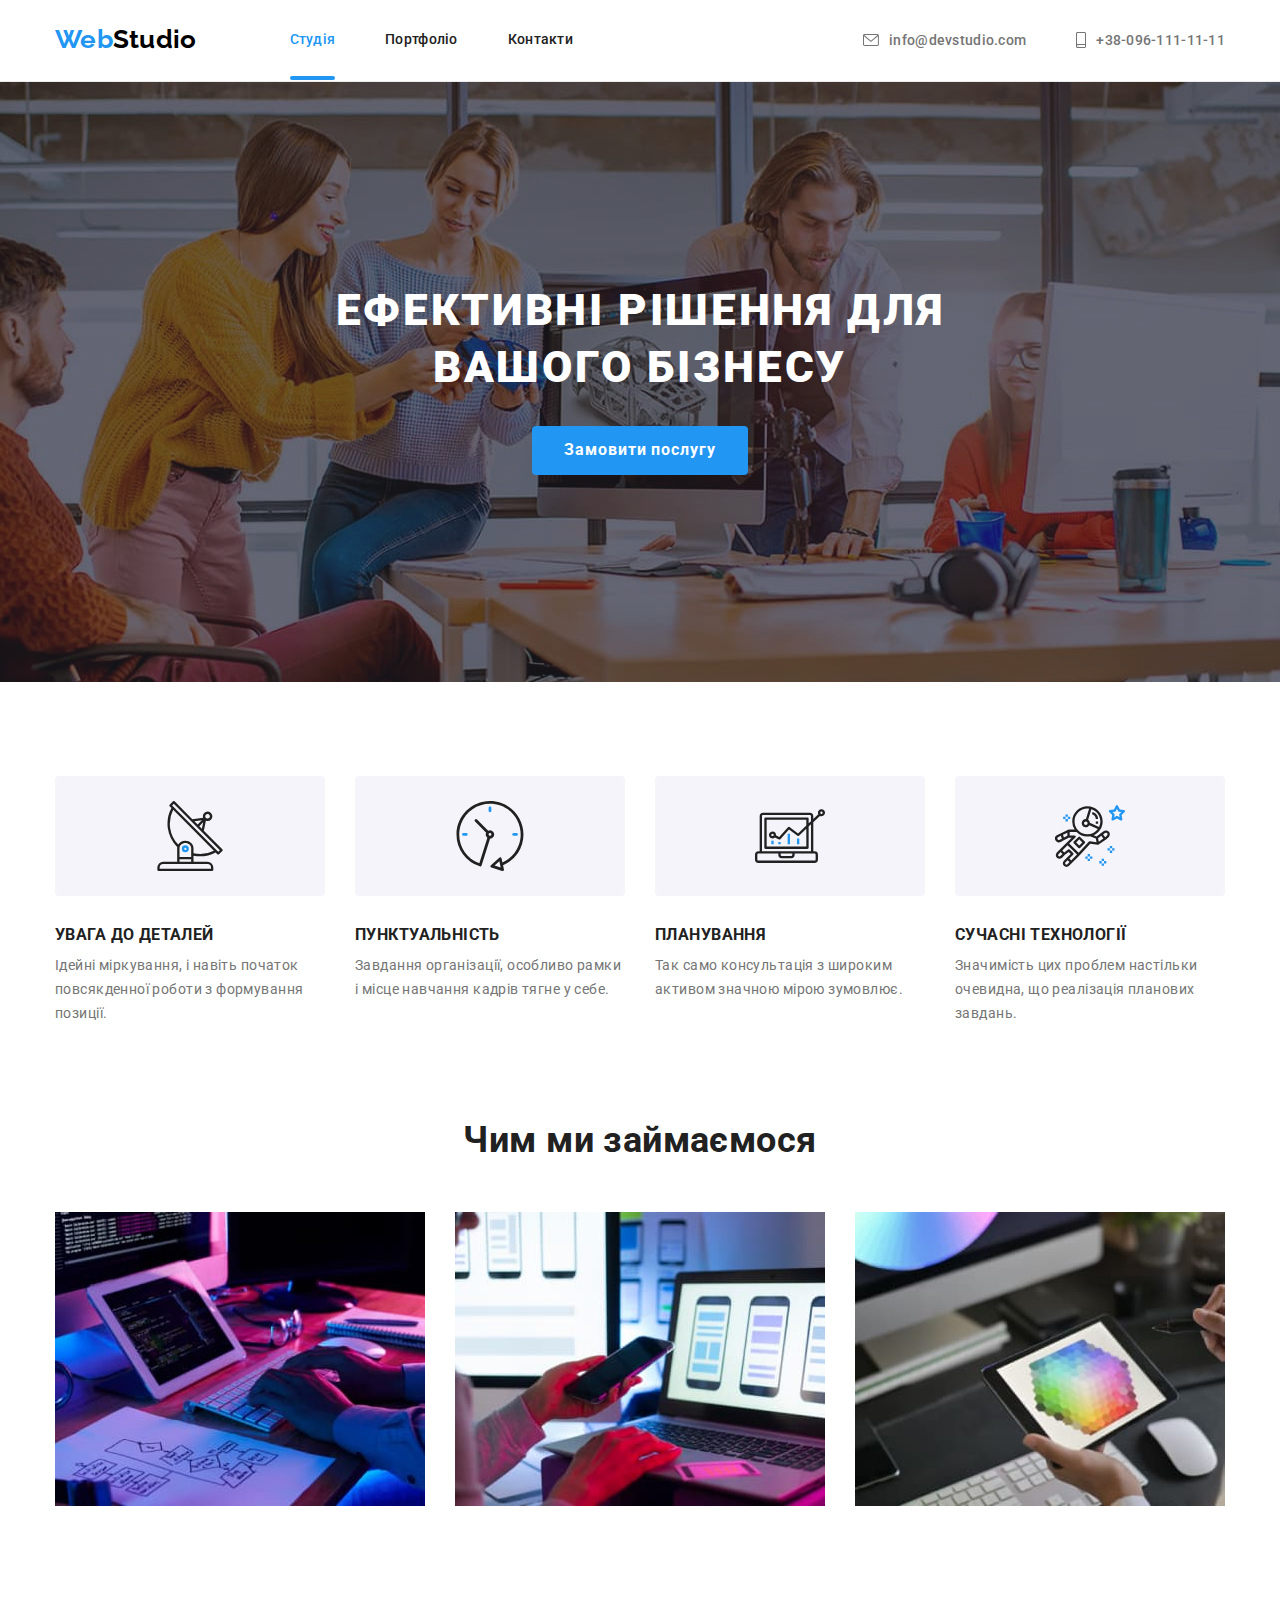
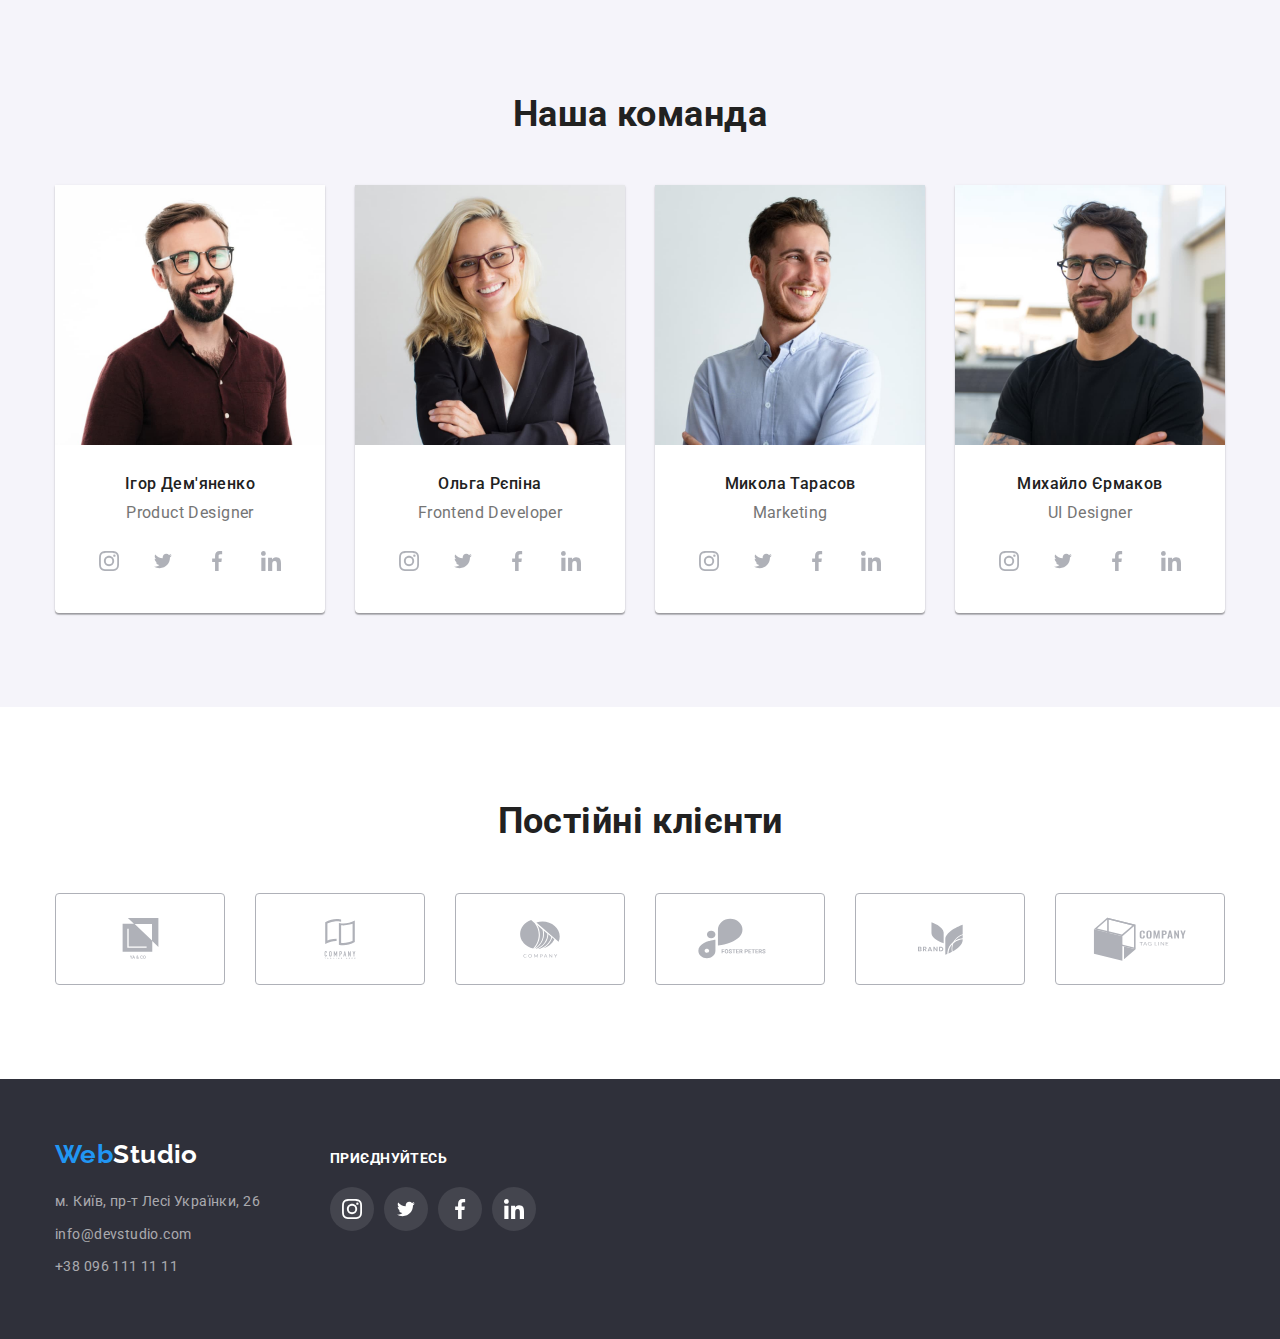
==== commit fa38fd69: "карточки і хедер дз№5" ====
--- a/index.html
+++ b/index.html
@@ -214,8 +214,8 @@
     </main>
     <!--Футер-->
     
-      <footer class="footer">
-  <section class="section-footer">
+      <footer class="footer section-footer">
+  
     <div class="base-container footer-container">
       <div>
         <a href="index.html" class="logo-footer"
@@ -258,7 +258,7 @@
           </ul>
        </div>
     </div>
-    </section>
+    
       </footer>
   
   </body>
--- a/css/style.css
+++ b/css/style.css
@@ -60,6 +60,7 @@
 
 .item-nav {
   margin-right: 50px;
+  position: relative;
 }
 .list {
   display: block;
@@ -87,6 +88,7 @@
 .base-logo {
   color: var(--sub-accent);
 }
+
 .nav {
   display: flex;
   align-items: center;
@@ -101,6 +103,36 @@
 }
 .active {
   color: var(--sub-accent);
+}
+.active::after {
+  content: "";
+  position: absolute;
+  display: block;
+  left: 0;
+  bottom: 0;
+
+  width: 100%;
+  height: 4px;
+  background-color: var(--sub-accent);
+  border-radius: 2px;
+  margin: 0;
+  padding: 0;
+}
+.list:hover,
+.list:focus {
+  color: var(--sub-accent);
+}
+.list:hover::after {
+  content: "";
+  position: absolute;
+  display: block;
+  left: 0;
+  bottom: 0;
+  border-radius: 2px;
+
+  width: 100%;
+  height: 4px;
+  background-color: var(--sub-accent);
 }
 
 /*адреса*/
@@ -137,10 +169,6 @@
   fill: var(--sub-accent);
 }
 
-.list:hover,
-.list:focus {
-  color: var(--sub-accent);
-}
 .icon-nav1 {
   padding: 0;
   margin-right: 10px;
@@ -553,6 +581,54 @@
 
   background-color: var(--accent-color);
 }
+.overlay {
+  position: relative;
+  overflow: hidden;
+}
+
+.overlay::before {
+  content: "";
+  position: absolute;
+  display: inline-block;
+  top: 0;
+  left: 0;
+  transform: translateY(100%);
+
+  background-color: rgba(33, 150, 243, 0.9);
+  width: 100%;
+  height: 100%;
+
+  opacity: 0;
+  transition: transform 250ms cubic-bezier(0.4, 0, 0.2, 1);
+}
+
+.examples-link:hover .overlay::before {
+  transform: translateY(0);
+  opacity: 1;
+}
+.overlay-text {
+  position: absolute;
+  top: 0;
+  left: 0;
+  padding: 63px 24px;
+  opacity: 0;
+}
+.overlay:hover .overlay-text:hover {
+  opacity: 1;
+}
+.overlay-text p {
+  padding: 0;
+  margin: 0;
+
+  font-weight: 400;
+  font-size: 18px;
+  line-height: 1.55;
+  color: var(--accent-color);
+}
+.overlay-img {
+  margin: 0;
+  padding: 0;
+}
 
 .border {
   padding-top: 20px;
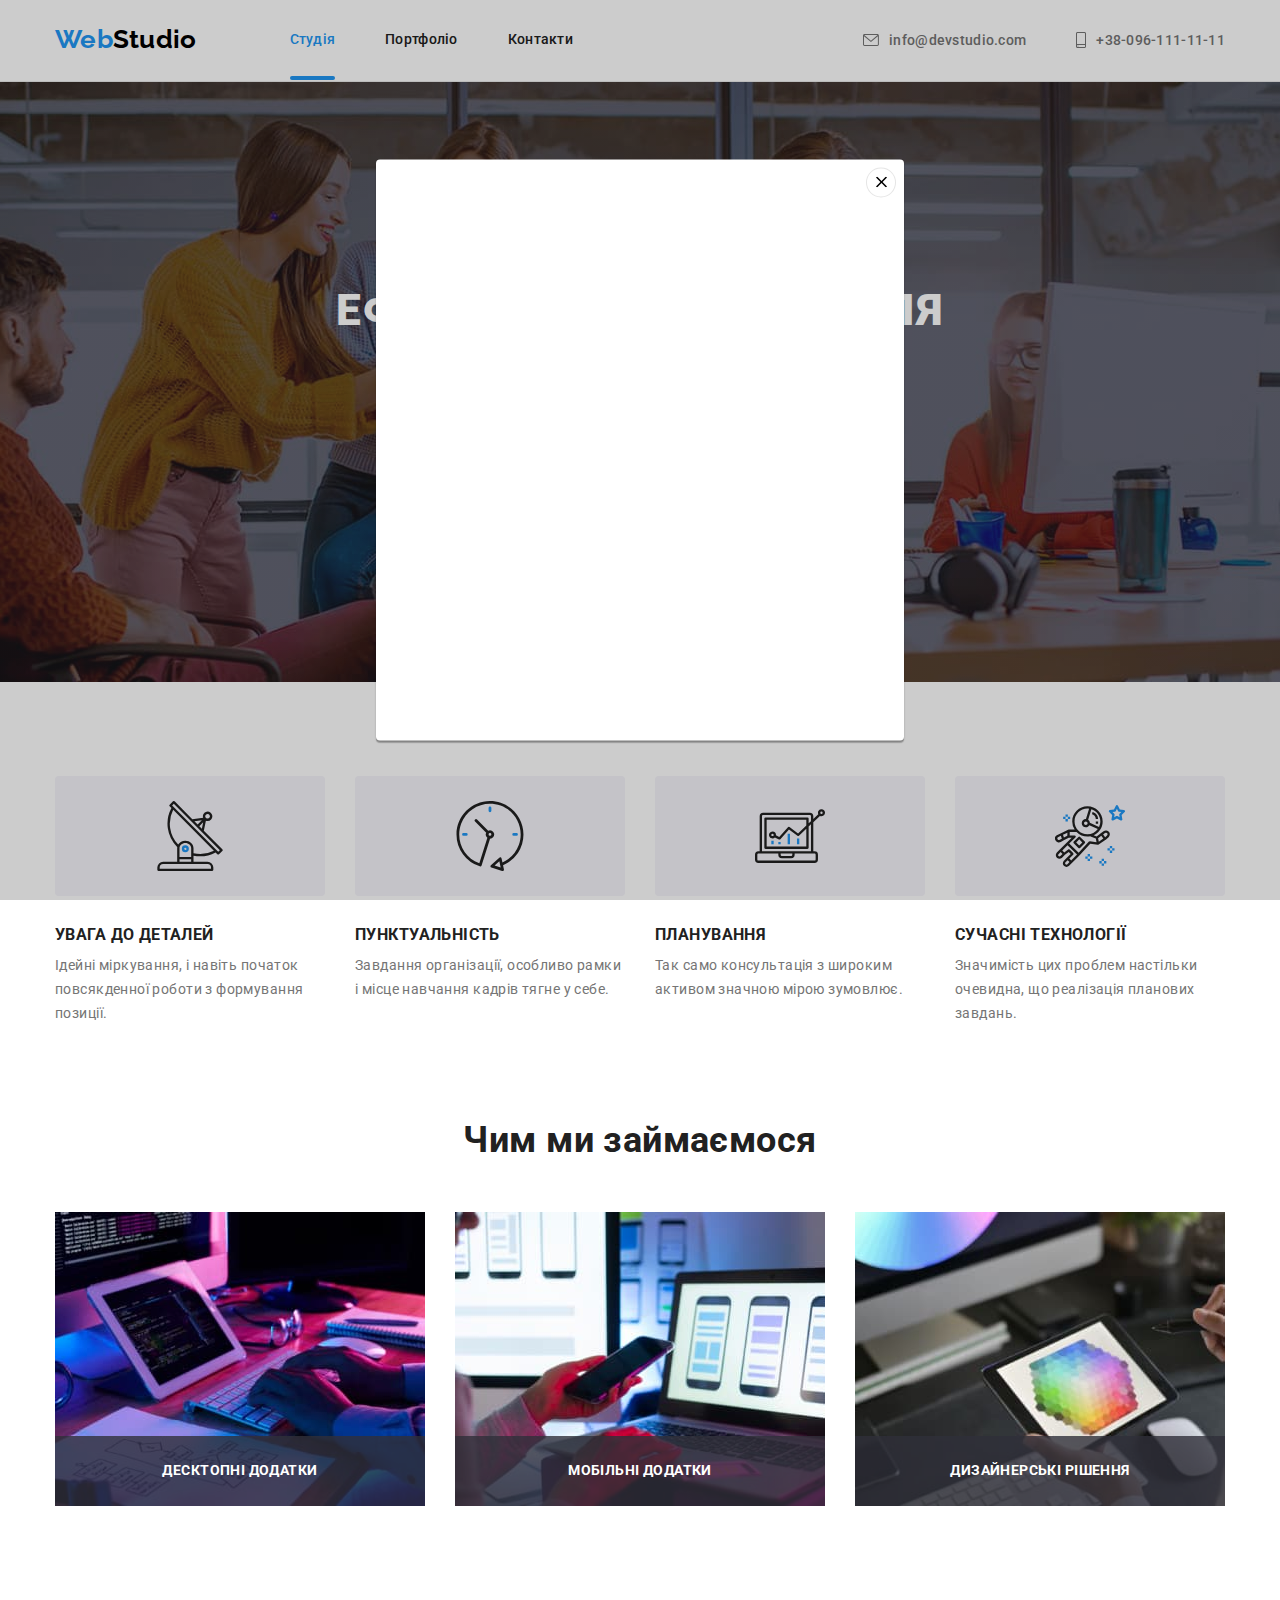
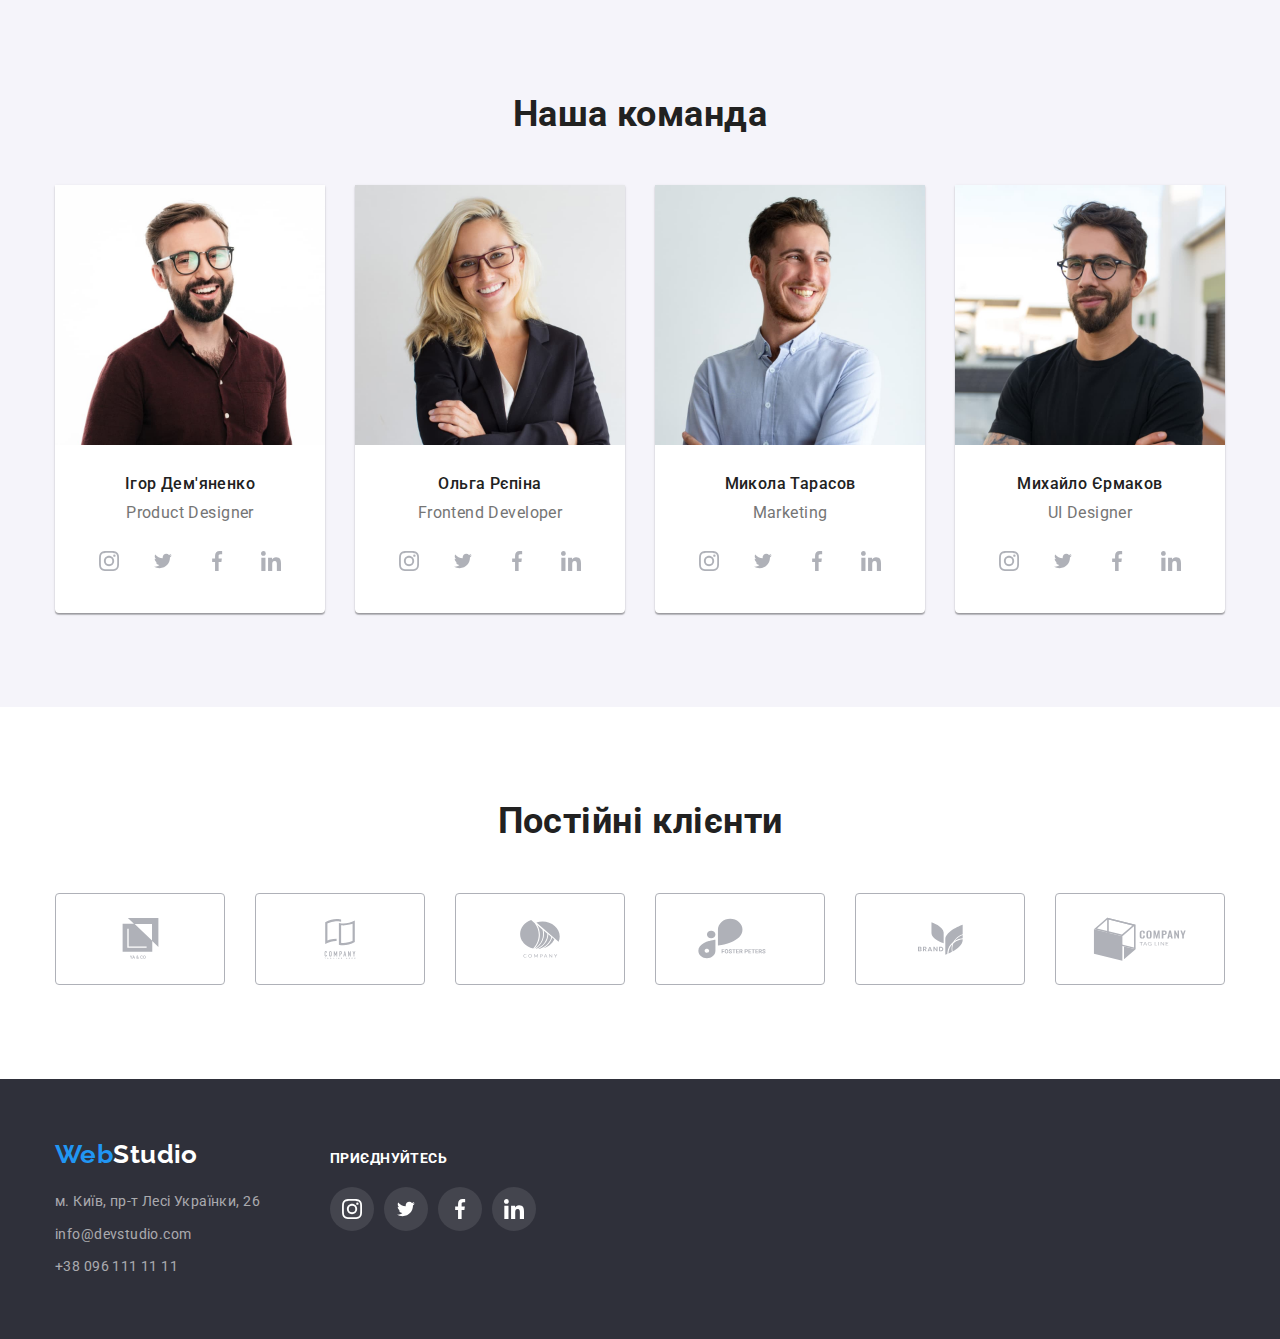
==== commit 8bec6fb6: "дз№5" ====
--- a/index.html
+++ b/index.html
@@ -55,9 +55,14 @@
       <section class="hero">
         <div class="base-container">
         <h1 class="headline">Ефективні рішення для вашого бізнесу</h1>
-        <button type="button" class="btn">Замовити послугу</button>
+        <button data-modal-open type="button" class="btn">Замовити послугу</button>
         </div>
       </section>
+
+      <!--Модалка-->
+
+      <div data-modal class="backdrop "><div class="modal"><button data-modal-close class="modal-btn"><svg  height="11px" width="11px"><use href="./images/sprite.svg#icon-Vector"></use></svg></button></div></div>
+      
       <!--Другий блок-->
       
       <section class="section">
@@ -115,13 +120,16 @@
           <h2 class="heading">Чим ми займаємося</h2>
           <ul class="work-list">
             <li class="work">
-              <img src="./images/box1(1).jpg" alt="Програмування" width="370" class="img-work" />
+              <img src="./images/box1(1).jpg" alt="Десктопні додатки" width="370" class="img-work" />
+              <div class="work-title"><p>Десктопні додатки</p></div>
             </li>
             <li class="work">
-              <img src="./images/box2(1).jpg" alt="Додатки" width="370" class="img-work"/>
+              <img src="./images/box2(1).jpg" alt="Мобільні додатки" width="370" class="img-work"/>
+              <div class="work-title"><p>Мобільні додатки</p></div>
             </li>
             <li class="work">
-              <img src="./images/box3(1).jpg" alt="Дизайн" width="370" class="img-work"/>
+              <img src="./images/box3(1).jpg" alt="Дизайнерські рішення" width="370" class="img-work"/>
+              <div class="work-title"><p>Дизайнерські рішення</p></div>
             </li>
           </ul>
           </div>
@@ -260,6 +268,6 @@
     </div>
     
       </footer>
-  
+  <script src="./js/modal.js"></script>
   </body>
 </html>
--- a/css/style.css
+++ b/css/style.css
@@ -16,6 +16,7 @@
   --mail-style: rgba(255, 255, 255, 0.6);
   --bgc-customers: #f5f5f5;
   --border-btn: #afb1b8;
+  --modal-btn: rgba(0, 0, 0, 0.1);
 }
 html {
   box-sizing: border-box;
@@ -121,6 +122,7 @@
 .list:hover,
 .list:focus {
   color: var(--sub-accent);
+  transition: transform 250ms cubic-bezier(0.4, 0, 0.2, 1);
 }
 .list:hover::after {
   content: "";
@@ -167,6 +169,7 @@
 .list-address:focus {
   color: var(--sub-accent);
   fill: var(--sub-accent);
+  transition: transform 250ms cubic-bezier(0.4, 0, 0.2, 1);
 }
 
 .icon-nav1 {
@@ -234,6 +237,48 @@
 .btn:hover,
 .btn:focus {
   background-color: var(--hover-accent);
+  transition: transform 250ms cubic-bezier(0.4, 0, 0.2, 1);
+}
+.backdrop {
+  position: fixed;
+  z-index: 1;
+  top: 0;
+  left: 0;
+  width: 100%;
+  height: 100%;
+  background-color: var(--sub-focus);
+}
+.is-hidden {
+  visibility: hidden;
+  opacity: 1;
+  pointer-events: none;
+}
+
+.modal {
+  position: absolute;
+  top: 50%;
+  left: 50%;
+  transform: translate(-50%, -50%);
+  min-width: 528px;
+  min-height: 581px;
+  background-color: var(--accent-color);
+  box-shadow: 0px 1px 3px var(--focus), 0px 1px 1px var(--color-focus),
+    0px 2px 1px var(--sub-focus);
+  border-radius: 4px;
+}
+
+.modal-btn {
+  position: absolute;
+
+  border: 1px solid var(--modal-btn);
+  border-radius: 50%;
+  padding: 6px;
+  top: 8px;
+  right: 8px;
+  background-color: var(--accent-color);
+  cursor: pointer;
+  width: 30px;
+  height: 30px;
 }
 .personalities-list {
   width: 270px;
@@ -305,10 +350,11 @@
   display: block;
   width: 100%;
   height: auto;
-}
-
+  z-index: -1;
+}
 .work {
   margin-right: 30px;
+  position: relative;
 }
 .work:last-child {
   margin-right: 0px;
@@ -318,6 +364,25 @@
   margin-top: 0;
   margin-bottom: 0;
 }
+.work-title {
+  position: absolute;
+  bottom: 0;
+  left: 0;
+  width: 100%;
+  height: 70px;
+  background-color: rgba(47, 48, 58, 0.8);
+  color: var(--accent-color);
+  font-weight: 700;
+  font-size: 14px;
+  text-align: center;
+  text-transform: uppercase;
+  line-height: 1.12;
+  padding: 27px 0;
+}
+.work-title p {
+  margin: 0;
+}
+
 .expert {
   margin-right: 30px;
   box-shadow: 0px 1px 3px var(--focus), 0px 1px 1px var(--color-focus),
@@ -375,6 +440,7 @@
 .icon-team-list:focus {
   background-color: var(--sub-accent);
   color: var(--accent-color);
+  transition: transform 250ms cubic-bezier(0.4, 0, 0.2, 1);
 }
 .icon-social-link {
   fill: currentColor;
@@ -409,6 +475,7 @@
 .customers:focus {
   color: var(--sub-accent);
   border-color: var(--sub-accent);
+  transition: transform 250ms cubic-bezier(0.4, 0, 0.2, 1);
 }
 
 .icon-customers {
@@ -441,6 +508,7 @@
 .mail:hover,
 .mail:focus {
   color: var(--sub-accent);
+  transition: transform 250ms cubic-bezier(0.4, 0, 0.2, 1);
 }
 .map-link {
   margin: 0;
@@ -501,6 +569,7 @@
 .icon-footer:hover,
 .icon-footer:focus {
   background-color: var(--sub-accent);
+  transition: transform 250ms cubic-bezier(0.4, 0, 0.2, 1);
 }
 .icon-insta {
   align-items: center;
@@ -534,6 +603,7 @@
   background-color: var(--sub-accent);
   box-shadow: 0px 3px 1px rgba(0, 0, 0, 0.1), 0px 1px 2px rgba(0, 0, 0, 0.08),
     0px 2px 2px rgba(0, 0, 0, 0.12);
+  transition: transform 250ms cubic-bezier(0.4, 0, 0.2, 1);
 }
 .button-list {
   display: flex;
@@ -610,11 +680,15 @@
   position: absolute;
   top: 0;
   left: 0;
+  right: 0;
+  bottom: 0;
+
   padding: 63px 24px;
   opacity: 0;
 }
-.overlay:hover .overlay-text:hover {
+.examples-link:hover .overlay-text {
   opacity: 1;
+  transition: transform 250ms cubic-bezier(0.4, 0, 0.2, 1);
 }
 .overlay-text p {
   padding: 0;
@@ -645,6 +719,7 @@
 .examples-link:hover {
   box-shadow: 0px 1px 1px rgba(0, 0, 0, 0.12), 0px 4px 4px rgba(0, 0, 0, 0.06),
     1px 4px 6px rgba(0, 0, 0, 0.16);
+  transition: transform 250ms cubic-bezier(0.4, 0, 0.2, 1);
 }
 
 .flex-container {
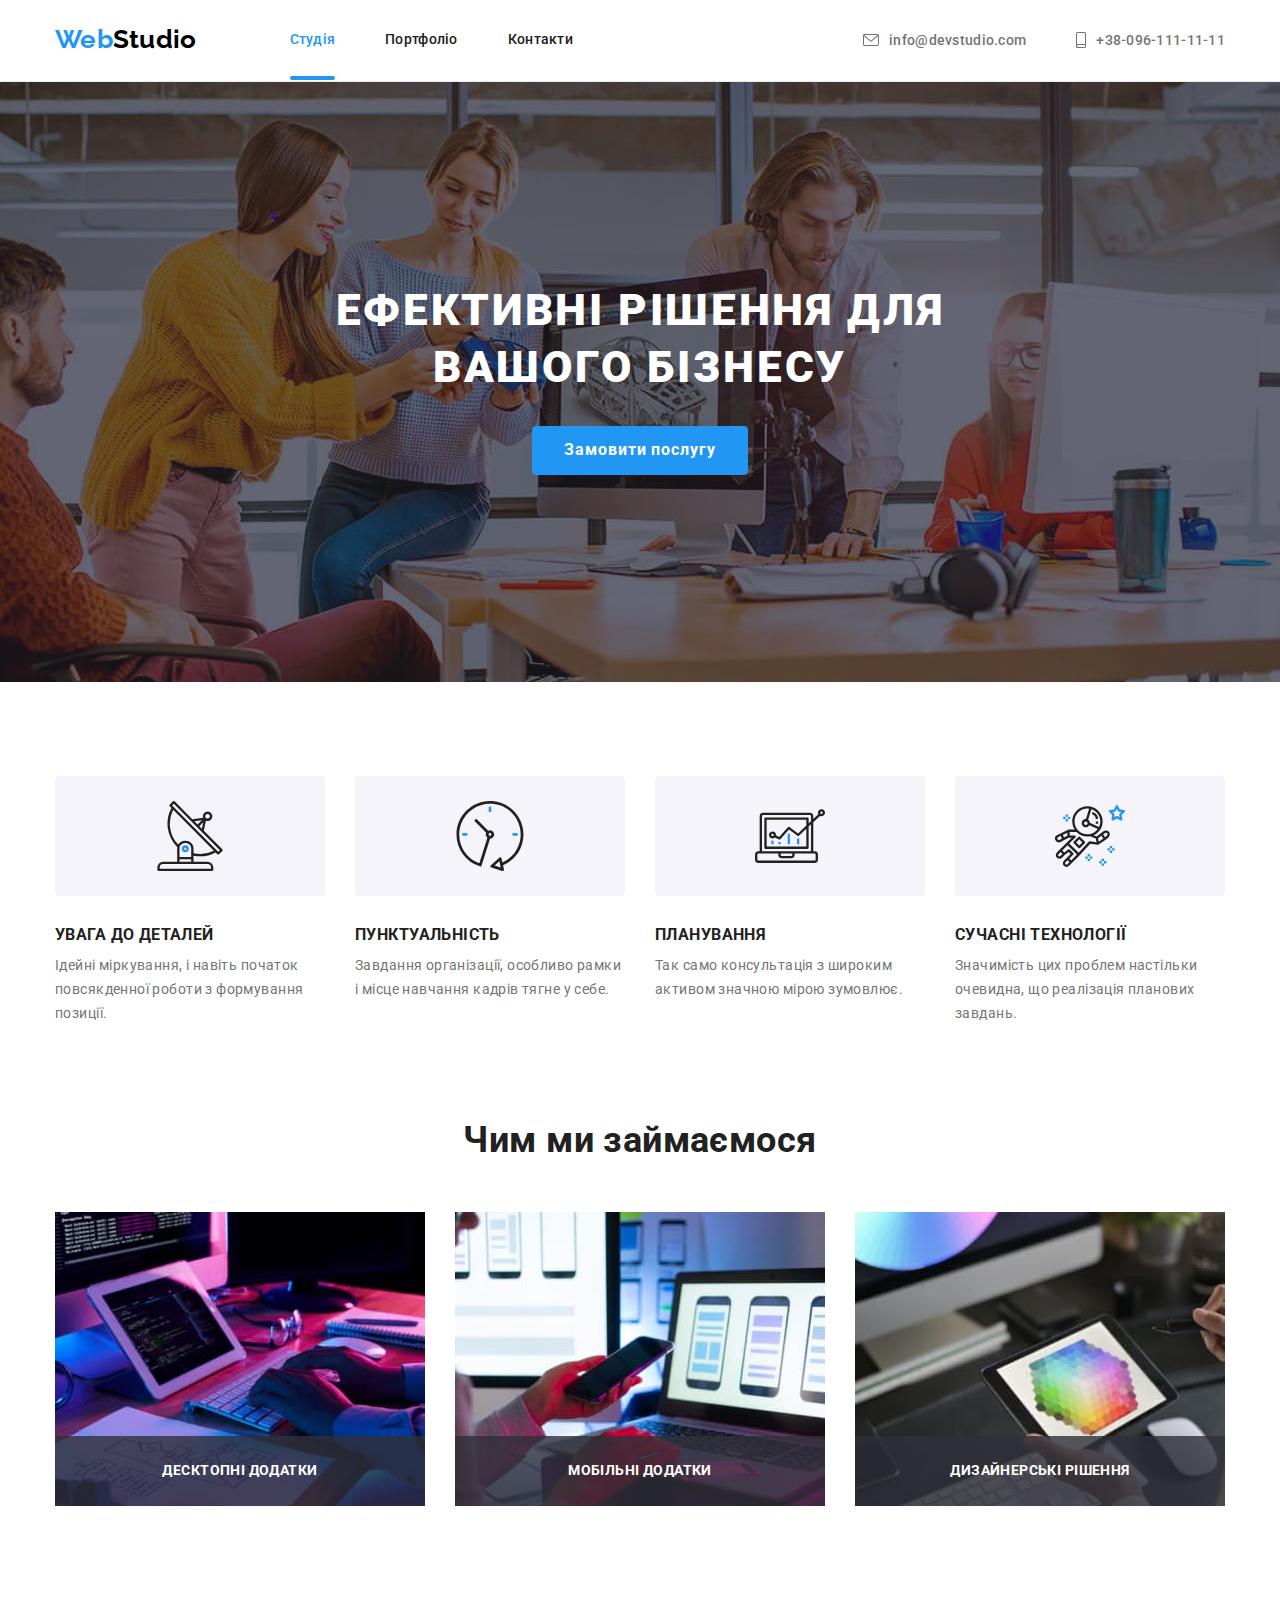
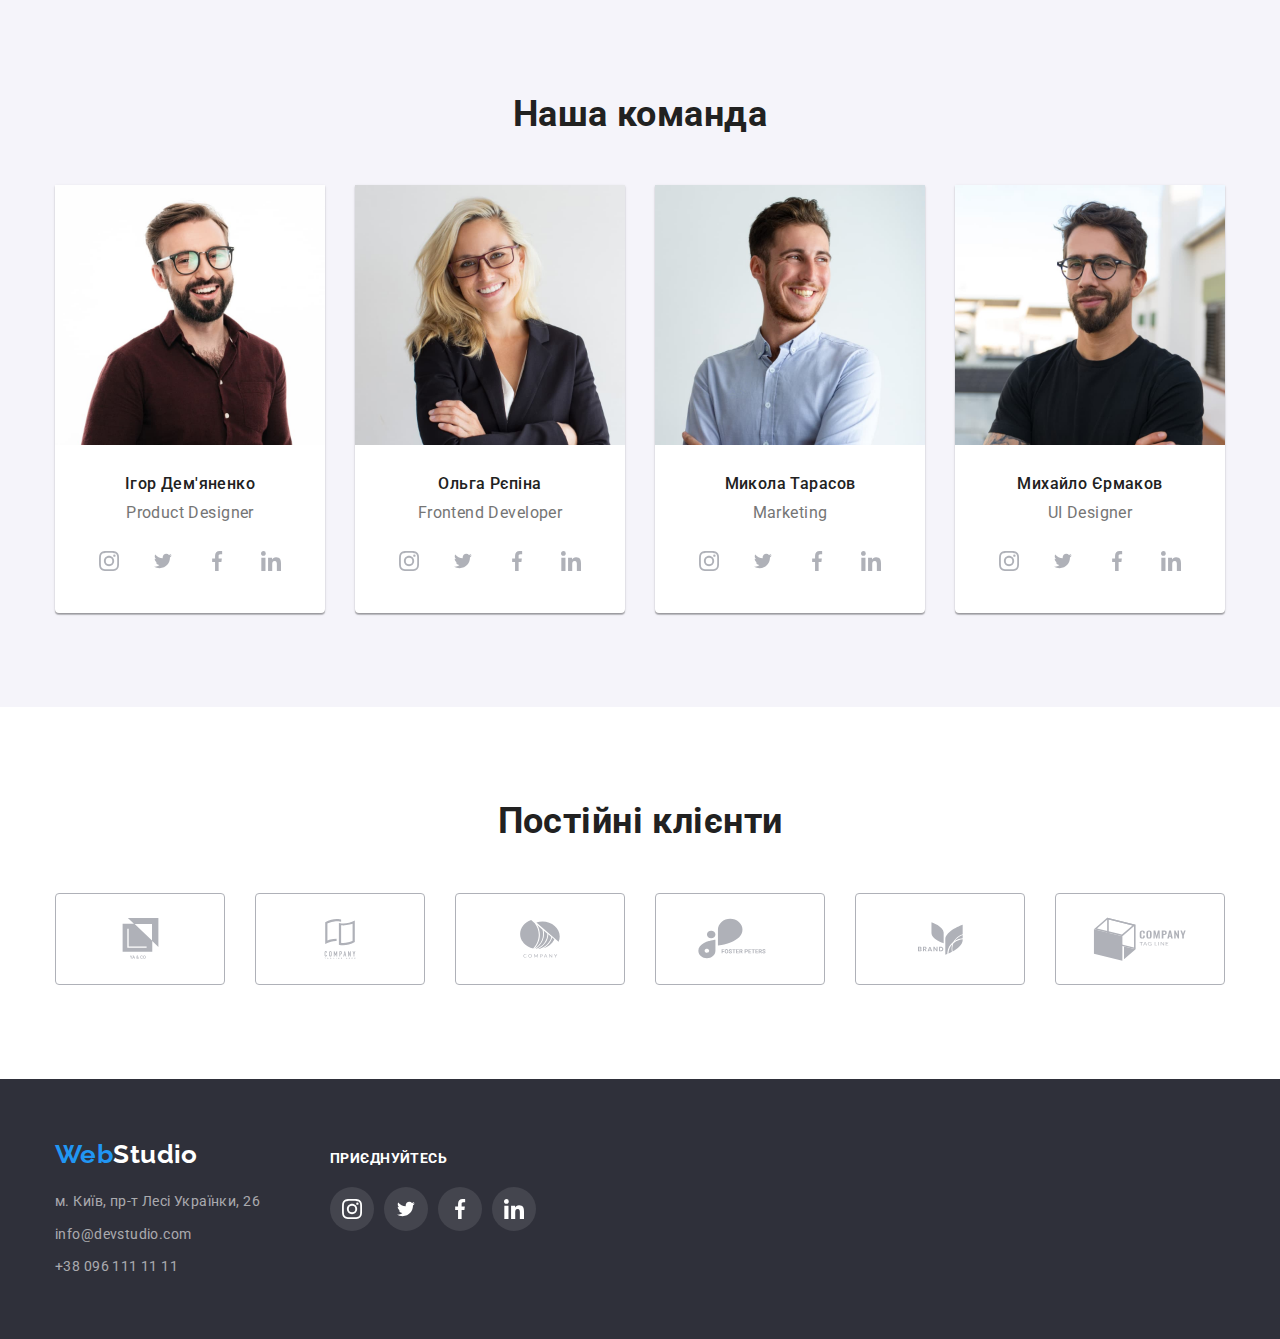
==== commit f31a14c4: "дз№5" ====
--- a/index.html
+++ b/index.html
@@ -61,7 +61,7 @@
 
       <!--Модалка-->
 
-      <div data-modal class="backdrop "><div class="modal"><button data-modal-close class="modal-btn"><svg  height="11px" width="11px"><use href="./images/sprite.svg#icon-Vector"></use></svg></button></div></div>
+      <div data-modal class="backdrop is-hidden"><div class="modal"><button data-modal-close class="modal-btn"><svg  height="11px" width="11px"><use href="./images/sprite.svg#icon-Vector"></use></svg></button></div></div>
       
       <!--Другий блок-->
       
--- a/css/style.css
+++ b/css/style.css
@@ -247,24 +247,29 @@
   width: 100%;
   height: 100%;
   background-color: var(--sub-focus);
+  opacity: 1;
+  transition: opacity 250ms cubic-bezier(0.4, 0, 0.2, 1);
 }
 .is-hidden {
   visibility: hidden;
-  opacity: 1;
+  opacity: 0;
   pointer-events: none;
 }
-
+.backdrop.is-hidden .modal {
+  transform: translate(-50%, -50%) scale(0.8);
+}
 .modal {
   position: absolute;
   top: 50%;
   left: 50%;
-  transform: translate(-50%, -50%);
+  transform: translate(-50%, -50%) scale(1);
   min-width: 528px;
   min-height: 581px;
   background-color: var(--accent-color);
   box-shadow: 0px 1px 3px var(--focus), 0px 1px 1px var(--color-focus),
     0px 2px 1px var(--sub-focus);
   border-radius: 4px;
+  transition: transform 250ms cubic-bezier(0.4, 0, 0.2, 1);
 }
 
 .modal-btn {
